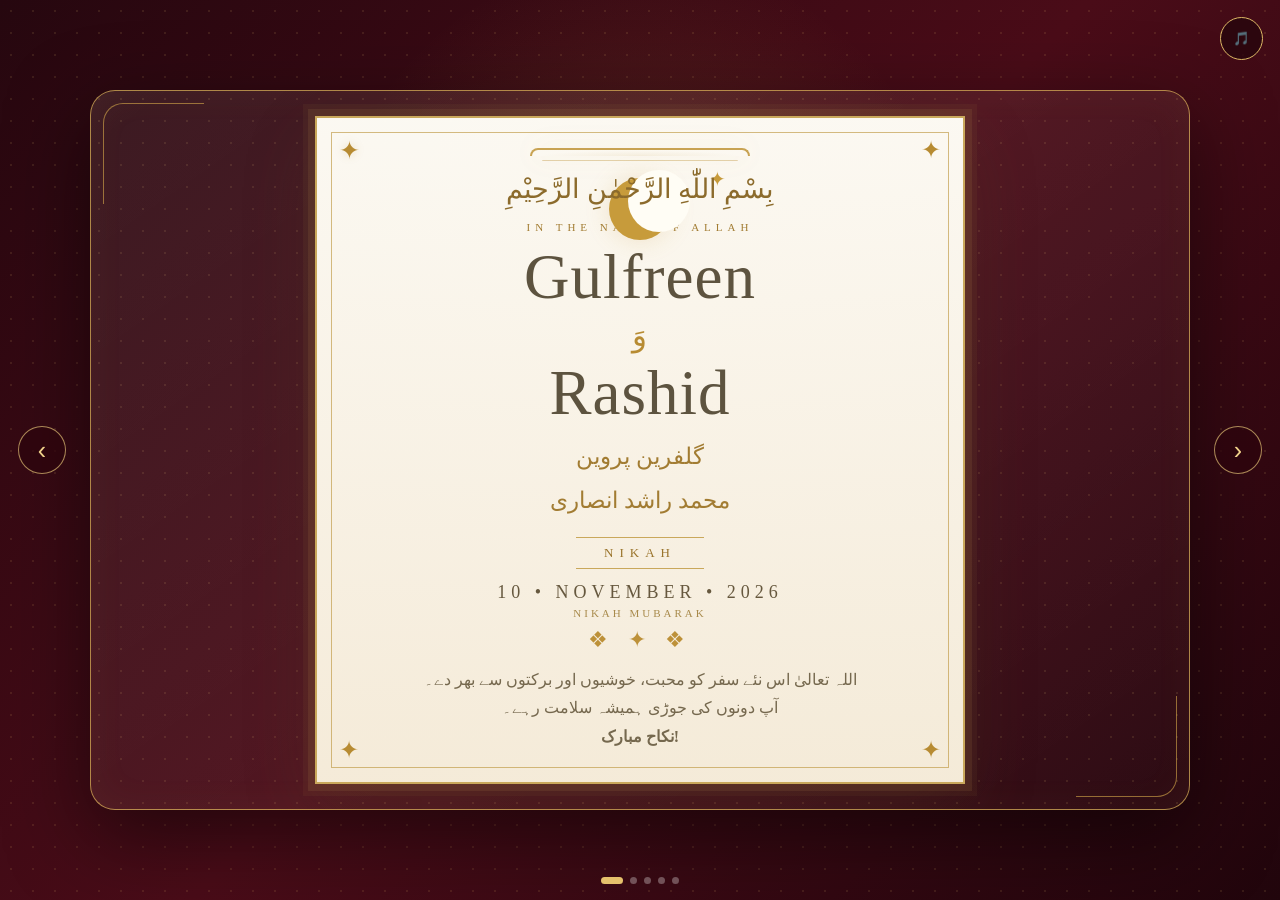
==== index.html @ 769467e9 "Create index.html" ====
<!DOCTYPE html>
<html lang="en">
<head>
<meta charset="UTF-8">
<meta name="viewport" content="width=device-width, initial-scale=1.0">
<link rel="stylesheet" href="Card.css">

<title>Wedding Invitation</title>

</head>

<body>

<!-- =========================
     FLOWERS
========================= -->

<div class="flower-container" id="flowerContainer"></div>

<!-- =========================
     MUSIC
========================= -->

<audio id="weddingMusic" loop>
    <source src="background-music.mp3" type="audio/mpeg">
</audio>

<button class="music-btn" id="musicBtn" onclick="toggleMusic()">
    🎵
</button>

<!-- =========================
     SLIDER
========================= -->

<div class="slider">

<!-- =========================
     PAGE 1
========================= -->
<!-- 
<section class="page active" id="page1">

    <div class="frame cover">

        <div class="cover-card">

            <div class="corner-star s1">✦</div>
            <div class="corner-star s2">✧</div>
            <div class="corner-star s3">✧</div>
            <div class="corner-star s4">✦</div>

            <div class="moon">
                <span class="moon-star">✦</span>
            </div>

            <div class="bismillah">
                بِسْمِ اللّٰهِ الرَّحْمٰنِ الرَّحِيْمِ
            </div>

            <div class="small-title">
                THE BEGINNING OF FOREVER
            </div>

            <h1>
                Gulfreen
                <span>&amp;</span>
                Rashid
            </h1>

            <div class="urdu-main">
                گلفرین پروین
                <br>
                ♥
                <br>
                محمد راشد انصاری
            </div>

            <div class="divider"></div>

            <div class="cover-date">
                NIKAH
                <small>10 • NOVEMBER • 2026</small>
            </div>

            <div class="dua">
                اللہ تعالیٰ اس نئے سفر کو محبت، خوشیوں اور
                برکتوں سے بھر دے۔
                <br>
                آپ دونوں کی جوڑی ہمیشہ سلامت رہے۔
                <br>
                <strong>نکاح مبارک!</strong>
            </div>

        </div>

    </div>

</section> -->

<!-- =========================
     PAGE 1 - ISLAMIC WEDDING
========================= -->

<section class="page active" id="page1">

    <div class="frame islamic-cover">

        <div class="islamic-card">

            <!-- Decorative corners -->

            <div class="islamic-corner top-right">
                ✦
            </div>

            <div class="islamic-corner bottom-left">
                ✦
            </div>

            <div class="islamic-corner bottom-right">
                ✦
            </div>


            <!-- Mehrab -->

            <div class="mehrab">

                <div class="islamic-moon"></div>

                <div class="islamic-star">
                    ✦
                </div>

            </div>


            <!-- Bismillah -->

            <div class="islamic-bismillah">

                بِسْمِ اللّٰهِ الرَّحْمٰنِ الرَّحِيْمِ

            </div>


            <!-- Small heading -->

            <div class="invitation-label">

                IN THE NAME OF ALLAH

            </div>


            <!-- Names -->

            <div class="islamic-names">

                <div class="bride-name">
                    Gulfreen
                </div>

                <div class="and-symbol">
                    وَ
                </div>

                <div class="groom-name">
                    Rashid
                </div>

            </div>


            <!-- Urdu Names -->

            <div class="islamic-urdu-names">

                گلفرین پروین
                <br>
                محمد راشد انصاری

            </div>


            <!-- Nikah -->

            <div class="nikah-badge">

                NIKAH

            </div>


            <!-- Date -->

            <div class="islamic-date">

                10 • NOVEMBER • 2026

                <span>
                    NIKAH MUBARAK
                </span>

            </div>


            <!-- Ornament -->

            <div class="gold-ornament">
                ❖ ✦ ❖
            </div>


            <!-- Dua -->

            <div class="islamic-dua">

                اللہ تعالیٰ اس نئے سفر کو
                محبت، خوشیوں اور برکتوں سے بھر دے۔
                <br>

                آپ دونوں کی جوڑی ہمیشہ سلامت رہے۔

                <br>

                <strong>نکاح مبارک!</strong>

            </div>

        </div>

    </div>

</section>

<!-- =========================
     PAGE 2
========================= -->

<section class="page" id="page2">

    <div class="frame">

        <div class="content">

            <div class="page-title">
                With The Blessings Of
            </div>

            <div class="page-subtitle">
                OUR BELOVED FAMILIES
            </div>

            <div class="family-grid">

                <div class="family-card">

                    <h2>Groom's Family</h2>

                    <div class="name">
                        Md. Rashid Ansari
                    </div>

                    <p>
                        Son of<br>
                        <strong>Md. Farooque Ansari</strong>
                    </p>

                    <p class="urdu">
                        محمد راشد انصاری
                    </p>

                    <p>
                        Malah Bigha, Islampur, Nalanda
                    </p>

                </div>

                <div class="family-card">

                    <h2>Bride's Family</h2>

                    <div class="name">
                        Gulfreen Perween
                    </div>

                    <p>
                        Daughter of<br>
                        <strong>Late Samim Alam</strong>
                    </p>

                    <p>
                        &amp; <strong>Sabiha Perween</strong>
                    </p>

                    <p class="urdu">
                        گلفرین پروین
                    </p>

                </div>

            </div>

        </div>

    </div>

</section>

<!-- =========================
     PAGE 3
========================= -->

<section class="page" id="page3">

    <div class="frame">

        <div class="content">

            <div class="page-title">
                Wedding Celebrations
            </div>

            <div class="page-subtitle">
                THREE DAYS • THREE MEMORIES • ONE BEAUTIFUL JOURNEY
            </div>

            <div class="events">

                <div class="event">

                    <div class="event-icon">🌼</div>

                    <div>
                        <h2>Haldi</h2>

                        <div class="event-date">
                            8 November 2026
                        </div>

                        <p>
                            A day filled with colours,
                            laughter and happiness.
                        </p>
                    </div>

                </div>

                <div class="event">

                    <div class="event-icon">🌸</div>

                    <div>
                        <h2>Mardwa</h2>

                        <div class="event-date">
                            9 November 2026
                        </div>

                        <p>
                            A beautiful family
                            celebration before the Nikah.
                        </p>
                    </div>

                </div>

                <div class="event">

                    <div class="event-icon">💍</div>

                    <div>
                        <h2>Nikah</h2>

                        <div class="event-date">
                            10 November 2026
                        </div>

                        <p>
                            The beautiful beginning
                            of a lifetime together.
                        </p>
                    </div>

                </div>

            </div>

        </div>

    </div>

</section>

<!-- =========================
     PAGE 4
========================= -->

<section class="page" id="page4">

    <div class="frame">

        <div class="content loved">

            <div class="page-title">
                Our Loved Ones
            </div>

            <div class="page-subtitle">
                FAMILY • LOVE • BLESSINGS
            </div>

            <div class="people">

                <div class="person">
                    <h3>Jahangir Alam</h3>
                    <p>Ladki ke Mama</p>
                </div>

                <div class="person">
                    <h3>Kasif</h3>
                    <p>Bride's Brother</p>
                </div>

                <div class="person">
                    <h3>Tausif</h3>
                    <p>Bride's Brother</p>
                </div>

                <div class="person">
                    <h3>Shahnawaz</h3>
                    <p>Sonu • Brother</p>
                </div>

                <div class="person">
                    <h3>Saddam</h3>
                    <p>Bride's Brother</p>
                </div>

            </div>

            <div class="contact-box">
                For attendance / contact:
                <strong>8603940383</strong>
            </div>

            <div class="final-dua">
                دعاؤں میں یاد رکھیے گا
                <br>
                آپ کی شرکت ہمارے لیے باعثِ خوشی ہوگی۔
            </div>

        </div>

    </div>

</section>

<!-- =========================
     PAGE 5
========================= -->

<section class="page" id="page5">

    <div class="frame">

        <div class="content venue">

            <div class="page-title">
                Join Us
            </div>

            <div class="page-subtitle">
                WE WOULD LOVE TO CELEBRATE WITH YOU
            </div>

            <div class="venue-name">
                Mamta Marriage Hall
            </div>

            <div class="venue-address">
                Jalalpur, Sohsarai,<br>
                Bihar Sharif, Bihar
            </div>

            <div class="buttons">

                <a
                    class="btn"
                    href="https://www.google.com/maps/search/?api=1&query=25.210505787184623,85.51830412744727"
                    target="_blank">
                    📍 Open Google Maps
                </a>

                <a
                    class="btn"
                    href="https://wa.me/918603940383?text=Assalamualaikum%2C%20I%20would%20like%20to%20confirm%20my%20attendance%20for%20Gulfreen%20%26%20Rashid%27s%20wedding."
                    target="_blank">
                    💬 RSVP on WhatsApp
                </a>

                <a
                    class="btn"
                    href="tel:8603940383">
                    📞 Call
                </a>

            </div>

            <div class="final-dua">

                بِسْمِ اللّٰهِ الرَّحْمٰنِ الرَّحِيْمِ

                <br><br>

                اللہ تعالیٰ ہماری زندگی کے اس نئے سفر کو
                محبت، سکون، خوشیوں اور برکتوں سے بھر دے۔

                <br>

                آمین ثم آمین

                <br><br>

                <strong>Gulfreen &amp; Rashid</strong>

            </div>

        </div>

    </div>

</section>

</div>

<!-- =========================
     NAVIGATION
========================= -->

<div class="nav">

    <button onclick="goToPage(currentPage-1)">
        ‹
    </button>

    <button onclick="goToPage(currentPage+1)">
        ›
    </button>

</div>

<!-- =========================
     DOTS
========================= -->

<div class="dots">

    <span class="dot active"></span>
    <span class="dot"></span>
    <span class="dot"></span>
    <span class="dot"></span>
    <span class="dot"></span>

</div>

<script>

/* =================================
   PAGE NAVIGATION
================================= */

let currentPage = 0;

const pages = document.querySelectorAll(".page");
const dots = document.querySelectorAll(".dot");

function goToPage(index){

    if(index < 0){
        index = pages.length - 1;
    }

    if(index >= pages.length){
        index = 0;
    }

    pages.forEach((page,i)=>{
        page.classList.toggle("active",i === index);
    });

    dots.forEach((dot,i)=>{
        dot.classList.toggle("active",i === index);
    });

    currentPage = index;

    /*
       Page 4 par flowers aur zyada
    */
    if(currentPage === 3){
        createExtraFlowers();
    }
}

/* =================================
   DOT CLICK
================================= */

dots.forEach((dot,index)=>{
    dot.addEventListener("click",()=>{
        goToPage(index);
    });
});


/* =================================
   MOBILE SWIPE
================================= */

let touchStartX = 0;
let touchStartY = 0;
let touchEndX = 0;
let touchEndY = 0;

document.addEventListener(
    "touchstart",
    function(e){

        touchStartX = e.changedTouches[0].clientX;
        touchStartY = e.changedTouches[0].clientY;

    },
    {passive:true}
);

document.addEventListener(
    "touchend",
    function(e){

        touchEndX = e.changedTouches[0].clientX;
        touchEndY = e.changedTouches[0].clientY;

        handleSwipe();

    },
    {passive:true}
);

function handleSwipe(){

    const horizontalDistance =
        touchEndX - touchStartX;

    const verticalDistance =
        touchEndY - touchStartY;

    /*
       Vertical movement zyada hai
       toh swipe ignore karo
    */

    if(
        Math.abs(verticalDistance) >
        Math.abs(horizontalDistance)
    ){
        return;
    }

    /*
       Small movement ignore
    */

    if(Math.abs(horizontalDistance) < 50){
        return;
    }

    /*
       Finger left = next page
    */

    if(horizontalDistance < 0){

        goToPage(currentPage + 1);

    }

    /*
       Finger right = previous page
    */

    else{

        goToPage(currentPage - 1);

    }
}


/* =================================
   KEYBOARD
================================= */

document.addEventListener("keydown",(e)=>{

    if(e.key === "ArrowRight"){
        goToPage(currentPage + 1);
    }

    if(e.key === "ArrowLeft"){
        goToPage(currentPage - 1);
    }

});


/* =================================
   MUSIC
================================= */

const music =
    document.getElementById("weddingMusic");

const musicBtn =
    document.getElementById("musicBtn");

let musicPlaying = false;

function toggleMusic(){

    if(musicPlaying){

        music.pause();

        musicBtn.innerHTML = "🎵";

        musicPlaying = false;

    }else{

        music.play().then(()=>{

            musicBtn.innerHTML = "🔊";

            musicPlaying = true;

        }).catch(()=>{

            alert(
                "Please tap the music button again to start the music."
            );

        });

    }

}


/* =================================
   COLORFUL FLOWERS
================================= */

const flowerTypes = [

    {symbol:"✿", color:"#ff4f81"},
    {symbol:"❀", color:"#ff9f43"},
    {symbol:"✽", color:"#ffd166"},
    {symbol:"❁", color:"#ef5da8"},
    {symbol:"✾", color:"#8e7dff"},
    {symbol:"✿", color:"#4dc9ff"},
    {symbol:"❀", color:"#7ed957"},
    {symbol:"✽", color:"#d58cff"},
    {symbol:"❁", color:"#ff6b6b"},
    {symbol:"✾", color:"#f7c948"}

];

const flowerContainer =
    document.getElementById("flowerContainer");


function createFlower(){

    const flower =
        document.createElement("span");

    flower.className = "flower";

    const type =
        flowerTypes[
            Math.floor(
                Math.random() * flowerTypes.length
            )
        ];

    flower.innerHTML = type.symbol;

    flower.style.color = type.color;

    flower.style.left =
        Math.random() * 100 + "vw";

    flower.style.fontSize =
        (12 + Math.random() * 17) + "px";

    flower.style.setProperty(
        "--drift",
        (-80 + Math.random() * 160) + "px"
    );

    const duration =
        7 + Math.random() * 7;

    flower.style.animationDuration =
        duration + "s";

    flower.style.opacity =
        .65 + Math.random() * .35;

    flowerContainer.appendChild(flower);

    setTimeout(()=>{
        flower.remove();
    },(duration + 1) * 1000);

}


/* =================================
   EXTRA FLOWERS FOR PAGE 4
================================= */

function createExtraFlowers(){

    /*
       Page 4 open hone par
       extra flowers
    */

    for(let i=0;i<18;i++){

        setTimeout(()=>{
            createFlower();
        },i * 120);

    }

}


/* =================================
   NORMAL CONTINUOUS FLOWERS
================================= */

setInterval(createFlower,500);


/* =================================
   INITIAL FLOWERS
================================= */

for(let i=0;i<15;i++){

    setTimeout(()=>{
        createFlower();
    },i * 250);

}

</script>

</body>
</html>
---- Card.css ----
/* =========================
   PAGE 1 - LIGHT ISLAMIC WEDDING CARD
========================= */

#page1{
    background:
        radial-gradient(
            circle at 50% 35%,
            #fffdf5 0%,
            #f8f0df 45%,
            #eee1c7 100%
        );
}

/* Soft Islamic pattern */
#page1::after{
    content:"";
    position:absolute;
    inset:0;
    opacity:.18;
    pointer-events:none;

    background-image:
        linear-gradient(
            45deg,
            rgba(190,150,70,.20) 1px,
            transparent 1px
        ),
        linear-gradient(
            -45deg,
            rgba(190,150,70,.20) 1px,
            transparent 1px
        );

    background-size:34px 34px;
}


/* =========================
   MAIN CARD
========================= */

.islamic-cover{
    width:100%;
    height:100%;
    display:flex;
    justify-content:center;
    align-items:center;
    text-align:center;
    position:relative;
}

.islamic-card{
    width:min(650px,100%);
    height:100%;
    position:relative;

    display:flex;
    flex-direction:column;
    justify-content:center;
    align-items:center;

    padding:30px 25px;

    background:
        linear-gradient(
            180deg,
            rgba(255,253,246,.98),
            rgba(248,239,220,.98)
        );

    border:2px solid #c9a85b;

    box-shadow:
        0 0 0 7px rgba(201,168,91,.10),
        0 0 0 12px rgba(201,168,91,.05),
        0 25px 70px rgba(90,70,35,.18);

    overflow:hidden;
}


/* =========================
   INNER GOLD BORDER
========================= */

.islamic-card::before{
    content:"";
    position:absolute;
    inset:14px;

    border:1px solid rgba(191,153,67,.65);

    pointer-events:none;
}


/* =========================
   DECORATIVE CORNER
========================= */

.islamic-card::after{
    content:"✦";
    position:absolute;

    top:18px;
    left:22px;

    color:#b78b32;
    font-size:25px;

    text-shadow:
        0 0 10px rgba(183,139,50,.25);
}


.islamic-corner{
    position:absolute;

    color:#b78b32;
    font-size:24px;

    z-index:2;
}

.islamic-corner.top-right{
    top:18px;
    right:22px;
}

.islamic-corner.bottom-left{
    bottom:18px;
    left:22px;
}

.islamic-corner.bottom-right{
    bottom:18px;
    right:22px;
}


/* =========================
   MEHRAB
========================= */

.mehrab{
    width:220px;
    height:130px;

    position:relative;

    margin-bottom:8px;

    border:2px solid #c8a353;
    border-bottom:0;

    border-radius:
        120px 120px 0 0;

    background:
        radial-gradient(
            ellipse at center bottom,
            rgba(198,161,82,.13),
            transparent 65%
        );

    box-shadow:
        0 0 30px rgba(190,150,70,.08);
}


/* Inner Mehrab */

.mehrab::before{
    content:"";

    position:absolute;

    inset:10px 10px 0;

    border:1px solid rgba(198,161,82,.45);

    border-bottom:0;

    border-radius:
        105px 105px 0 0;
}


/* =========================
   CRESCENT
========================= */

.islamic-moon{
    position:absolute;

    left:50%;
    top:28px;

    transform:translateX(-50%);

    width:62px;
    height:62px;

    border-radius:50%;

    background:#c79b3b;

    box-shadow:
        0 0 25px rgba(199,155,59,.22);
}

.islamic-moon::after{
    content:"";

    position:absolute;

    width:62px;
    height:62px;

    left:19px;
    top:-8px;

    border-radius:50%;

    /* Same light shade as card */
    background:#fffdf5;
}


.islamic-star{
    position:absolute;

    color:#c79b3b;

    font-size:20px;

    right:22px;
    top:17px;

    z-index:3;
}


/* =========================
   BISMILLAH
========================= */

.islamic-bismillah{
    font-family:'Noto Naskh Arabic',serif;

    color:#8c6b2c;

    font-size:27px;

    line-height:1.5;

    margin-top:5px;

    position:relative;

    z-index:3;
}


/* =========================
   INVITATION TEXT
========================= */

.invitation-label{
    margin-top:12px;

    color:#a27c32;

    font-size:11px;

    letter-spacing:5px;

    font-family:'Playfair Display',serif;
}


/* =========================
   MAIN NAMES
========================= */

.islamic-names{
    margin-top:13px;

    display:flex;

    flex-direction:column;

    align-items:center;
}


.bride-name{
    font-family:'Playfair Display',serif;

    color:#5d533f;

    font-size:clamp(
        38px,
        6vw,
        63px
    );

    font-weight:500;

    line-height:1;

    letter-spacing:1px;
}


.and-symbol{
    font-family:'Noto Naskh Arabic',serif;

    color:#b78b32;

    font-size:31px;

    margin:8px 0;
}


.groom-name{
    font-family:'Playfair Display',serif;

    color:#5d533f;

    font-size:clamp(
        38px,
        6vw,
        63px
    );

    font-weight:500;

    line-height:1;

    letter-spacing:1px;
}


/* =========================
   URDU NAMES
========================= */

.islamic-urdu-names{
    font-family:'Noto Naskh Arabic',serif;

    color:#a27c32;

    font-size:23px;

    line-height:1.9;

    margin-top:10px;

    direction:rtl;
}


/* =========================
   NIKAH BADGE
========================= */

.nikah-badge{
    margin-top:14px;

    padding:7px 28px;

    border-top:1px solid #c9a85b;
    border-bottom:1px solid #c9a85b;

    color:#9a742c;

    font-family:'Playfair Display',serif;

    letter-spacing:6px;

    font-size:13px;
}


/* =========================
   DATE
========================= */

.islamic-date{
    margin-top:13px;

    color:#66583e;

    font-family:'Playfair Display',serif;

    font-size:18px;

    letter-spacing:5px;
}

.islamic-date span{
    display:block;

    margin-top:4px;

    color:#a88a4b;

    font-size:11px;

    letter-spacing:3px;
}


/* =========================
   DUA
========================= */

.islamic-dua{
    margin-top:13px;

    max-width:480px;

    color:#75684e;

    font-family:'Noto Naskh Arabic',serif;

    font-size:16px;

    line-height:1.8;
}


/* =========================
   GOLD ORNAMENT
========================= */

.gold-ornament{
    color:#bd9139;

    font-size:22px;

    margin-top:8px;

    letter-spacing:7px;
}


/* =========================
   MOBILE
========================= */

@media(max-width:700px){

    .islamic-card{
        padding:20px 16px;
    }

    .mehrab{
        width:175px;
        height:105px;
    }

    .islamic-moon{
        width:50px;
        height:50px;
        top:23px;
    }

    .islamic-moon::after{
        width:50px;
        height:50px;

        left:16px;
        top:-7px;

        background:#fffdf5;
    }

    .islamic-star{
        right:18px;
        top:12px;
        font-size:17px;
    }

    .islamic-bismillah{
        font-size:21px;
    }

    .invitation-label{
        font-size:8px;
        letter-spacing:3px;
    }

    .bride-name,
    .groom-name{
        font-size:42px;
    }

    .and-symbol{
        font-size:25px;
        margin:5px 0;
    }

    .islamic-urdu-names{
        font-size:19px;
        line-height:1.7;
    }

    .nikah-badge{
        font-size:10px;
        padding:5px 20px;
        letter-spacing:4px;
    }

    .islamic-date{
        font-size:15px;
        letter-spacing:4px;
    }

    .islamic-dua{
        font-size:14px;
        line-height:1.7;
    }
}



@import url('https://fonts.googleapis.com/css2?family=Cormorant+Garamond:wght@400;500;600;700&family=Playfair+Display:wght@400;500;600;700&family=Noto+Naskh+Arabic:wght@400;500;600;700&display=swap');

*{
    margin:0;
    padding:0;
    box-sizing:border-box;
}

html,
body{
    width:100%;
    height:100%;
    overflow:hidden;
}

body{
    font-family:'Cormorant Garamond',serif;
    background:#25060d;
    color:#fff;
}

/* =========================
   MAIN SLIDER
========================= */

.slider{
    width:100vw;
    height:100vh;
    position:relative;
    overflow:hidden;
    touch-action:pan-y;
}

.page{
    width:100%;
    height:100%;
    position:absolute;
    inset:0;
    display:none;
    overflow:hidden;
}

.page.active{
    display:flex;
    animation:pageIn .9s ease;
}

@keyframes pageIn{
    from{
        opacity:0;
        transform:scale(1.06);
    }
    to{
        opacity:1;
        transform:scale(1);
    }
}

/* =========================
   COMMON BACKGROUND
========================= */

.page::before{
    content:"";
    position:absolute;
    inset:0;
    pointer-events:none;
    background:
        radial-gradient(circle at 50% 30%,rgba(212,169,73,.16),transparent 35%),
        linear-gradient(135deg,#26070f,#4a0c18 50%,#21050c);
}

.frame{
    width:min(94%,1100px);
    height:min(92%,720px);
    margin:auto;
    position:relative;
    z-index:5;
    border:1px solid rgba(226,185,92,.7);
    border-radius:25px;
    padding:25px;
    background:
        linear-gradient(145deg,
        rgba(255,255,255,.08),
        rgba(255,255,255,.025));
    box-shadow:
        0 25px 80px rgba(0,0,0,.5),
        inset 0 0 40px rgba(220,170,70,.05);
    overflow:hidden;
}

.frame::before,
.frame::after{
    content:"";
    position:absolute;
    width:100px;
    height:100px;
    border:1px solid rgba(218,174,76,.6);
}

.frame::before{
    left:12px;
    top:12px;
    border-right:0;
    border-bottom:0;
    border-radius:20px 0 0 0;
}

.frame::after{
    right:12px;
    bottom:12px;
    border-left:0;
    border-top:0;
    border-radius:0 0 20px 0;
}

.gold{
    color:#e5c16c;
}

.urdu{
    font-family:'Noto Naskh Arabic',serif;
    direction:rtl;
}

/* =========================
   FLOWERS
========================= */

.flower-container{
    position:fixed;
    inset:0;
    pointer-events:none;
    z-index:30;
    overflow:hidden;
}

.flower{
    position:absolute;
    top:-50px;
    animation:fall linear forwards;
    user-select:none;
    text-shadow:0 0 8px rgba(255,255,255,.35);
}

@keyframes fall{
    0%{
        transform:translate3d(0,-60px,0) rotate(0deg);
        opacity:0;
    }

    8%{
        opacity:1;
    }

    50%{
        transform:translate3d(var(--drift),50vh,0) rotate(180deg);
    }

    100%{
        transform:translate3d(calc(var(--drift) * -1),110vh,0)
        rotate(360deg);
        opacity:.1;
    }
}

/* =========================
   PAGE 1 - ROYAL COVER
========================= */

/* #page1{
    background:
        radial-gradient(circle at center,#6b1725 0%,#390914 42%,#170308 100%);
} */

#page1::after{
    content:"";
    position:absolute;
    inset:0;
    opacity:.13;
    background-image:
        radial-gradient(circle,rgba(255,215,120,.8) 1px,transparent 1px);
    background-size:22px 22px;
}

.cover{
    height:100%;
    display:flex;
    justify-content:center;
    align-items:center;
    text-align:center;
}

.cover-card{
    width:min(720px,100%);
    height:100%;
    display:flex;
    flex-direction:column;
    justify-content:center;
    align-items:center;
    position:relative;
    padding:20px;
}

.moon{
    width:82px;
    height:82px;
    border-radius:50%;
    background:#f4d98b;
    position:relative;
    box-shadow:
        0 0 25px rgba(244,217,139,.45),
        0 0 70px rgba(244,217,139,.12);
    margin-bottom:14px;
}

.moon::after{
    content:"";
    position:absolute;
    width:82px;
    height:82px;
    border-radius:50%;
    background:#4b0d19;
    left:25px;
    top:-9px;
}

.moon-star{
    position:absolute;
    right:-42px;
    top:-3px;
    color:#f4d98b;
    font-size:25px;
    z-index:3;
}

.bismillah{
    font-family:'Noto Naskh Arabic',serif;
    font-size:25px;
    color:#f0d38b;
    margin:8px 0 8px;
}

.small-title{
    letter-spacing:5px;
    font-size:12px;
    color:#e5c16c;
    margin-bottom:18px;
}

.cover-card h1{
    font-family:'Playfair Display',serif;
    font-size:clamp(42px,7vw,76px);
    font-weight:500;
    line-height:.9;
    letter-spacing:2px;
    color:#fffaf0;
    text-shadow:0 5px 25px rgba(0,0,0,.35);
}

.cover-card h1 span{
    display:block;
    font-size:.43em;
    margin:16px 0;
    letter-spacing:6px;
    color:#e5c16c;
}

.urdu-main{
    font-family:'Noto Naskh Arabic',serif;
    font-size:clamp(27px,4vw,43px);
    color:#f5dfaa;
    margin-top:14px;
    line-height:1.5;
}

.divider{
    width:190px;
    height:1px;
    background:linear-gradient(
        to right,
        transparent,
        #e5c16c,
        transparent
    );
    margin:20px 0;
}

.cover-date{
    font-family:'Playfair Display',serif;
    font-size:20px;
    letter-spacing:8px;
    color:#fff4d5;
}

.cover-date small{
    display:block;
    font-family:'Cormorant Garamond',serif;
    font-size:13px;
    letter-spacing:4px;
    color:#dcbf80;
    margin-top:8px;
}

.dua{
    max-width:560px;
    font-family:'Noto Naskh Arabic',serif;
    font-size:17px;
    line-height:1.9;
    color:#f8eac8;
    margin-top:18px;
}

.corner-star{
    position:absolute;
    color:#dcb65c;
    font-size:20px;
}

.s1{top:10%;left:13%}
.s2{top:19%;right:13%}
.s3{bottom:18%;left:10%}
.s4{bottom:10%;right:12%}

/* =========================
   PAGE 2
========================= */

.content{
    height:100%;
    display:flex;
    flex-direction:column;
    justify-content:center;
    align-items:center;
    text-align:center;
}

.page-title{
    font-family:'Playfair Display',serif;
    font-size:clamp(30px,5vw,48px);
    color:#f1d28b;
    margin-bottom:6px;
}

.page-subtitle{
    color:#e9d7b1;
    font-size:16px;
    margin-bottom:25px;
    letter-spacing:2px;
}

.family-grid{
    width:100%;
    display:grid;
    grid-template-columns:1fr 1fr;
    gap:20px;
}

.family-card{
    padding:28px 20px;
    border:1px solid rgba(224,184,91,.45);
    border-radius:18px;
    background:rgba(255,255,255,.045);
    min-height:260px;
    display:flex;
    flex-direction:column;
    justify-content:center;
}

.family-card h2{
    color:#f1d28b;
    font-family:'Playfair Display',serif;
    font-size:27px;
    margin-bottom:15px;
}

.family-card .name{
    font-size:25px;
    color:#fff;
    margin-bottom:8px;
}

.family-card p{
    color:#e8d8bd;
    font-size:17px;
    line-height:1.6;
}

.family-card .urdu{
    color:#e9cb8b;
    font-size:21px;
}

/* =========================
   PAGE 3 EVENTS
========================= */

.events{
    width:100%;
    display:grid;
    grid-template-columns:repeat(3,1fr);
    gap:16px;
}

.event{
    min-height:300px;
    border:1px solid rgba(224,184,91,.5);
    border-radius:20px;
    padding:25px 15px;
    background:rgba(255,255,255,.045);
    display:flex;
    flex-direction:column;
    justify-content:center;
    align-items:center;
    transition:.3s;
}

.event:hover{
    transform:translateY(-7px);
    background:rgba(255,255,255,.08);
}

.event-icon{
    font-size:40px;
    margin-bottom:12px;
}

.event h2{
    font-family:'Playfair Display',serif;
    color:#f1d28b;
    font-size:28px;
}

.event-date{
    color:#fff;
    font-size:21px;
    margin:10px 0;
}

.event p{
    color:#dfcfb1;
    font-size:17px;
    line-height:1.5;
}

/* =========================
   PAGE 4
========================= */

#page4{
    background:
        radial-gradient(circle at 30% 20%,#651426,#310813 48%,#180308);
}

.loved{
    width:100%;
    text-align:center;
}

.people{
    display:flex;
    justify-content:center;
    gap:20px;
    flex-wrap:wrap;
    margin-top:20px;
}

.person{
    min-width:170px;
    padding:18px 15px;
    border:1px solid rgba(224,184,91,.5);
    border-radius:17px;
    background:rgba(255,255,255,.05);
}

.person h3{
    color:#f0d18b;
    font-size:23px;
    margin-bottom:5px;
}

.person p{
    color:#eadbc0;
    font-size:16px;
}

.contact-box{
    margin-top:22px;
    padding:14px 25px;
    border:1px solid rgba(224,184,91,.5);
    border-radius:30px;
    display:inline-block;
    color:#f5e7c7;
}

/* =========================
   PAGE 5
========================= */

.venue{
    width:100%;
    text-align:center;
}

.venue-name{
    font-family:'Playfair Display',serif;
    font-size:clamp(27px,5vw,44px);
    color:#f1d28b;
    margin:15px 0 5px;
}

.venue-address{
    font-size:19px;
    color:#eadbc0;
    line-height:1.5;
}

.buttons{
    display:flex;
    justify-content:center;
    gap:14px;
    flex-wrap:wrap;
    margin-top:25px;
}

.btn{
    text-decoration:none;
    color:#2c0710;
    background:linear-gradient(135deg,#f4dc9a,#c69b45);
    padding:13px 22px;
    border-radius:30px;
    font-family:'Playfair Display',serif;
    font-weight:600;
    transition:.3s;
    box-shadow:0 8px 25px rgba(0,0,0,.2);
}

.btn:hover{
    transform:translateY(-3px);
    box-shadow:0 12px 30px rgba(0,0,0,.35);
}

.final-dua{
    font-family:'Noto Naskh Arabic',serif;
    font-size:23px;
    color:#f0d497;
    line-height:1.8;
    margin-top:25px;
}

/* =========================
   NAVIGATION
========================= */

.nav{
    position:fixed;
    z-index:50;
    top:50%;
    transform:translateY(-50%);
    width:100%;
    display:flex;
    justify-content:space-between;
    padding:0 18px;
    pointer-events:none;
}

.nav button{
    pointer-events:auto;
    width:48px;
    height:48px;
    border-radius:50%;
    border:1px solid rgba(240,207,126,.65);
    background:rgba(45,5,13,.72);
    color:#f1d28b;
    font-size:25px;
    cursor:pointer;
    transition:.3s;
}

.nav button:hover{
    background:#7b2637;
    transform:scale(1.08);
}

/* =========================
   PAGE INDICATOR
========================= */

.dots{
    position:fixed;
    bottom:16px;
    left:50%;
    transform:translateX(-50%);
    z-index:50;
    display:flex;
    gap:7px;
}

.dot{
    width:7px;
    height:7px;
    border-radius:50%;
    background:rgba(255,255,255,.3);
    transition:.3s;
}

.dot.active{
    width:22px;
    border-radius:10px;
    background:#e5c16c;
}

/* =========================
   MUSIC
========================= */

.music-btn{
    position:fixed;
    top:17px;
    right:17px;
    z-index:60;
    width:43px;
    height:43px;
    border-radius:50%;
    border:1px solid #dcb866;
    background:rgba(39,5,13,.8);
    color:#f0d18a;
    cursor:pointer;
}

/* =========================
   RESPONSIVE MOBILE
========================= */

@media(max-width:700px){

    .frame{
        width:92%;
        height:90%;
        padding:16px;
        border-radius:20px;
    }

    .nav{
        display:none;
    }

    .cover-card{
        padding:5px;
    }

    .moon{
        width:62px;
        height:62px;
    }

    .moon::after{
        width:62px;
        height:62px;
        left:19px;
        top:-7px;
    }

    .moon-star{
        right:-30px;
        font-size:19px;
    }

    .bismillah{
        font-size:20px;
    }

    .small-title{
        font-size:9px;
        letter-spacing:3px;
        margin-bottom:13px;
    }

    .cover-card h1{
        font-size:clamp(38px,12vw,58px);
    }

    .cover-card h1 span{
        font-size:.35em;
        margin:12px 0;
        letter-spacing:4px;
    }

    .urdu-main{
        font-size:27px;
    }

    .divider{
        margin:14px 0;
    }

    .cover-date{
        font-size:17px;
        letter-spacing:5px;
    }

    .dua{
        font-size:15px;
        line-height:1.7;
        margin-top:12px;
    }

    .family-grid{
        grid-template-columns:1fr;
        gap:10px;
        overflow:auto;
    }

    .family-card{
        min-height:auto;
        padding:17px;
    }

    .family-card h2{
        font-size:23px;
        margin-bottom:7px;
    }

    .family-card .name{
        font-size:21px;
    }

    .family-card p{
        font-size:15px;
    }

    .events{
        grid-template-columns:1fr;
        gap:9px;
    }

    .event{
        min-height:auto;
        padding:12px;
        flex-direction:row;
        gap:12px;
        justify-content:flex-start;
        text-align:left;
    }

    .event-icon{
        font-size:30px;
        margin:0;
    }

    .event h2{
        font-size:22px;
    }

    .event-date{
        font-size:17px;
        margin:3px 0;
    }

    .event p{
        font-size:14px;
    }

    .people{
        gap:9px;
        margin-top:13px;
    }

    .person{
        min-width:135px;
        padding:12px 8px;
    }

    .person h3{
        font-size:19px;
    }

    .person p{
        font-size:14px;
    }

    .contact-box{
        margin-top:15px;
        padding:10px 18px;
        font-size:14px;
    }

    .venue-name{
        font-size:29px;
    }

    .venue-address{
        font-size:16px;
    }

    .buttons{
        margin-top:17px;
        gap:9px;
    }

    .btn{
        padding:10px 16px;
        font-size:14px;
    }

    .final-dua{
        font-size:19px;
        margin-top:18px;
    }

    .s1{top:7%;left:7%}
    .s2{top:13%;right:7%}
    .s3{bottom:14%;left:6%}
    .s4{bottom:8%;right:7%}
}

/* Very small phones */

@media(max-height:650px) and (max-width:700px){

    .frame{
        height:92%;
        padding:11px;
    }

    .moon{
        width:48px;
        height:48px;
    }

    .moon::after{
        width:48px;
        height:48px;
        left:15px;
    }

    .bismillah{
        font-size:17px;
    }

    .cover-card h1{
        font-size:38px;
    }

    .urdu-main{
        font-size:22px;
    }

    .dua{
        font-size:13px;
    }

    .page-title{
        font-size:27px;
    }
}
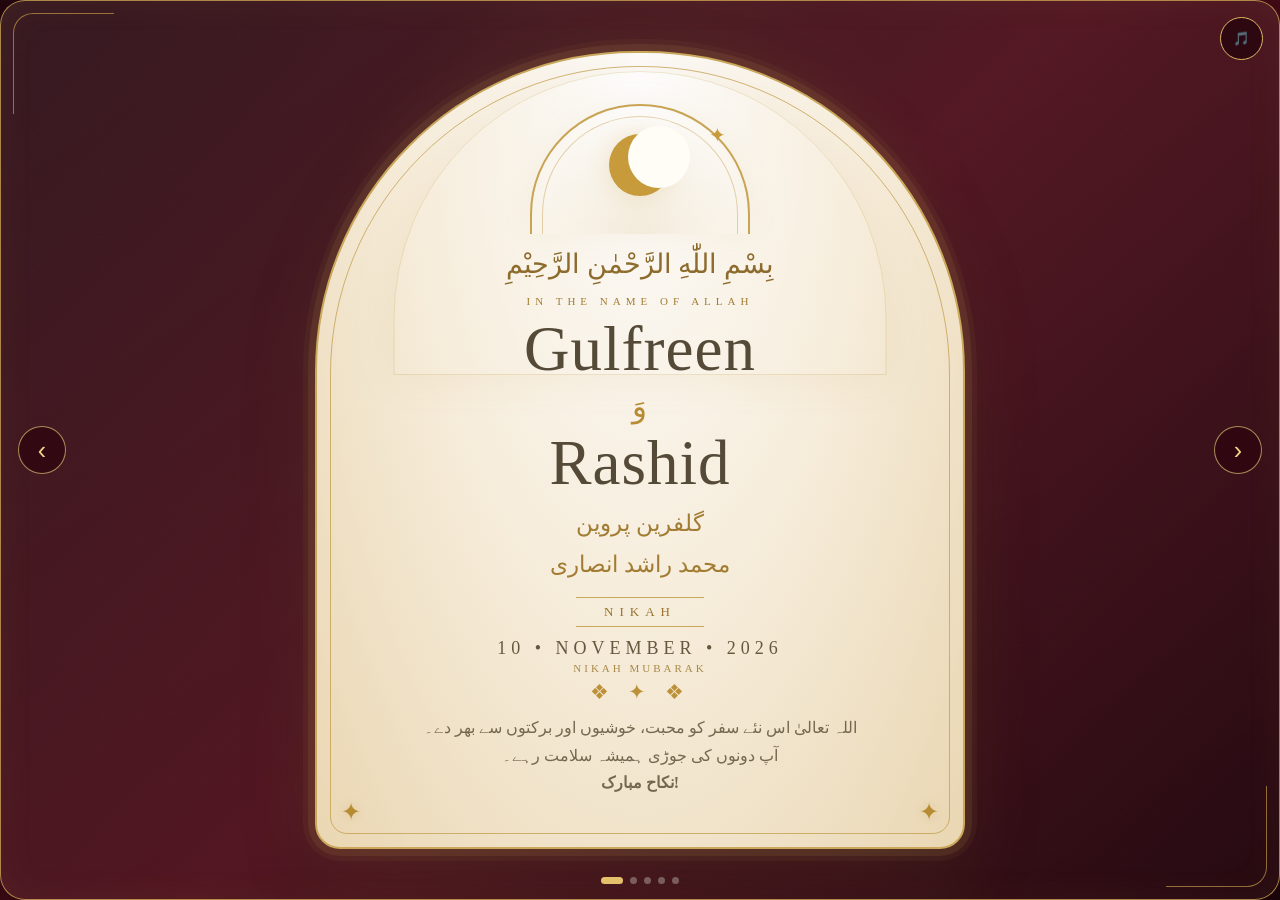
==== commit 6a064a07: "Update index.html" ====
--- a/index.html
+++ b/index.html
@@ -33,7 +33,7 @@
      SLIDER
 ========================= -->
 
-<div class="slider">
+<div class="slider" id="slider">
 
 <!-- =========================
      PAGE 1
@@ -587,22 +587,40 @@
         index = 0;
     }
 
-    pages.forEach((page,i)=>{
-        page.classList.toggle("active",i === index);
-    });
-
-    dots.forEach((dot,i)=>{
-        dot.classList.toggle("active",i === index);
-    });
-
-    currentPage = index;
-
-    /*
-       Page 4 par flowers aur zyada
-    */
-    if(currentPage === 3){
-        createExtraFlowers();
-    }
+    if(index === currentPage){
+        return;
+    }
+
+    const slider = document.querySelector(".slider");
+
+    // Start Islamic double-gate transition
+    slider.classList.remove("gate-opening");
+    void slider.offsetWidth;
+    slider.classList.add("gate-opening");
+
+    // Reveal new page while gate is covering the screen
+    setTimeout(()=>{
+
+        pages.forEach((page,i)=>{
+            page.classList.toggle("active",i === index);
+        });
+
+        dots.forEach((dot,i)=>{
+            dot.classList.toggle("active",i === index);
+        });
+
+        currentPage = index;
+
+        if(currentPage === 3){
+            createExtraFlowers();
+        }
+
+    }, 360);
+
+    // Remove transition class after gate opens
+    setTimeout(()=>{
+        slider.classList.remove("gate-opening");
+    }, 1250);
 }
 
 /* =================================
--- a/Card.css
+++ b/Card.css
@@ -1,533 +1,3 @@
-/* =========================
-   PAGE 1 - LIGHT ISLAMIC WEDDING CARD
-========================= */
-
-#page1{
-    background:
-        radial-gradient(
-            circle at 50% 35%,
-            #fffdf5 0%,
-            #f8f0df 45%,
-            #eee1c7 100%
-        );
-}
-
-/* Soft Islamic pattern */
-#page1::after{
-    content:"";
-    position:absolute;
-    inset:0;
-    opacity:.18;
-    pointer-events:none;
-
-    background-image:
-        linear-gradient(
-            45deg,
-            rgba(190,150,70,.20) 1px,
-            transparent 1px
-        ),
-        linear-gradient(
-            -45deg,
-            rgba(190,150,70,.20) 1px,
-            transparent 1px
-        );
-
-    background-size:34px 34px;
-}
-
-
-/* =========================
-   MAIN CARD
-========================= */
-
-.islamic-cover{
-    width:100%;
-    height:100%;
-    display:flex;
-    justify-content:center;
-    align-items:center;
-    text-align:center;
-    position:relative;
-}
-
-.islamic-card{
-    width:min(650px,100%);
-    height:100%;
-    position:relative;
-
-    display:flex;
-    flex-direction:column;
-    justify-content:center;
-    align-items:center;
-
-    padding:30px 25px;
-
-    background:
-        linear-gradient(
-            180deg,
-            rgba(255,253,246,.98),
-            rgba(248,239,220,.98)
-        );
-
-    border:2px solid #c9a85b;
-
-    box-shadow:
-        0 0 0 7px rgba(201,168,91,.10),
-        0 0 0 12px rgba(201,168,91,.05),
-        0 25px 70px rgba(90,70,35,.18);
-
-    overflow:hidden;
-}
-
-
-/* =========================
-   INNER GOLD BORDER
-========================= */
-
-.islamic-card::before{
-    content:"";
-    position:absolute;
-    inset:14px;
-
-    border:1px solid rgba(191,153,67,.65);
-
-    pointer-events:none;
-}
-
-
-/* =========================
-   DECORATIVE CORNER
-========================= */
-
-.islamic-card::after{
-    content:"✦";
-    position:absolute;
-
-    top:18px;
-    left:22px;
-
-    color:#b78b32;
-    font-size:25px;
-
-    text-shadow:
-        0 0 10px rgba(183,139,50,.25);
-}
-
-
-.islamic-corner{
-    position:absolute;
-
-    color:#b78b32;
-    font-size:24px;
-
-    z-index:2;
-}
-
-.islamic-corner.top-right{
-    top:18px;
-    right:22px;
-}
-
-.islamic-corner.bottom-left{
-    bottom:18px;
-    left:22px;
-}
-
-.islamic-corner.bottom-right{
-    bottom:18px;
-    right:22px;
-}
-
-
-/* =========================
-   MEHRAB
-========================= */
-
-.mehrab{
-    width:220px;
-    height:130px;
-
-    position:relative;
-
-    margin-bottom:8px;
-
-    border:2px solid #c8a353;
-    border-bottom:0;
-
-    border-radius:
-        120px 120px 0 0;
-
-    background:
-        radial-gradient(
-            ellipse at center bottom,
-            rgba(198,161,82,.13),
-            transparent 65%
-        );
-
-    box-shadow:
-        0 0 30px rgba(190,150,70,.08);
-}
-
-
-/* Inner Mehrab */
-
-.mehrab::before{
-    content:"";
-
-    position:absolute;
-
-    inset:10px 10px 0;
-
-    border:1px solid rgba(198,161,82,.45);
-
-    border-bottom:0;
-
-    border-radius:
-        105px 105px 0 0;
-}
-
-
-/* =========================
-   CRESCENT
-========================= */
-
-.islamic-moon{
-    position:absolute;
-
-    left:50%;
-    top:28px;
-
-    transform:translateX(-50%);
-
-    width:62px;
-    height:62px;
-
-    border-radius:50%;
-
-    background:#c79b3b;
-
-    box-shadow:
-        0 0 25px rgba(199,155,59,.22);
-}
-
-.islamic-moon::after{
-    content:"";
-
-    position:absolute;
-
-    width:62px;
-    height:62px;
-
-    left:19px;
-    top:-8px;
-
-    border-radius:50%;
-
-    /* Same light shade as card */
-    background:#fffdf5;
-}
-
-
-.islamic-star{
-    position:absolute;
-
-    color:#c79b3b;
-
-    font-size:20px;
-
-    right:22px;
-    top:17px;
-
-    z-index:3;
-}
-
-
-/* =========================
-   BISMILLAH
-========================= */
-
-.islamic-bismillah{
-    font-family:'Noto Naskh Arabic',serif;
-
-    color:#8c6b2c;
-
-    font-size:27px;
-
-    line-height:1.5;
-
-    margin-top:5px;
-
-    position:relative;
-
-    z-index:3;
-}
-
-
-/* =========================
-   INVITATION TEXT
-========================= */
-
-.invitation-label{
-    margin-top:12px;
-
-    color:#a27c32;
-
-    font-size:11px;
-
-    letter-spacing:5px;
-
-    font-family:'Playfair Display',serif;
-}
-
-
-/* =========================
-   MAIN NAMES
-========================= */
-
-.islamic-names{
-    margin-top:13px;
-
-    display:flex;
-
-    flex-direction:column;
-
-    align-items:center;
-}
-
-
-.bride-name{
-    font-family:'Playfair Display',serif;
-
-    color:#5d533f;
-
-    font-size:clamp(
-        38px,
-        6vw,
-        63px
-    );
-
-    font-weight:500;
-
-    line-height:1;
-
-    letter-spacing:1px;
-}
-
-
-.and-symbol{
-    font-family:'Noto Naskh Arabic',serif;
-
-    color:#b78b32;
-
-    font-size:31px;
-
-    margin:8px 0;
-}
-
-
-.groom-name{
-    font-family:'Playfair Display',serif;
-
-    color:#5d533f;
-
-    font-size:clamp(
-        38px,
-        6vw,
-        63px
-    );
-
-    font-weight:500;
-
-    line-height:1;
-
-    letter-spacing:1px;
-}
-
-
-/* =========================
-   URDU NAMES
-========================= */
-
-.islamic-urdu-names{
-    font-family:'Noto Naskh Arabic',serif;
-
-    color:#a27c32;
-
-    font-size:23px;
-
-    line-height:1.9;
-
-    margin-top:10px;
-
-    direction:rtl;
-}
-
-
-/* =========================
-   NIKAH BADGE
-========================= */
-
-.nikah-badge{
-    margin-top:14px;
-
-    padding:7px 28px;
-
-    border-top:1px solid #c9a85b;
-    border-bottom:1px solid #c9a85b;
-
-    color:#9a742c;
-
-    font-family:'Playfair Display',serif;
-
-    letter-spacing:6px;
-
-    font-size:13px;
-}
-
-
-/* =========================
-   DATE
-========================= */
-
-.islamic-date{
-    margin-top:13px;
-
-    color:#66583e;
-
-    font-family:'Playfair Display',serif;
-
-    font-size:18px;
-
-    letter-spacing:5px;
-}
-
-.islamic-date span{
-    display:block;
-
-    margin-top:4px;
-
-    color:#a88a4b;
-
-    font-size:11px;
-
-    letter-spacing:3px;
-}
-
-
-/* =========================
-   DUA
-========================= */
-
-.islamic-dua{
-    margin-top:13px;
-
-    max-width:480px;
-
-    color:#75684e;
-
-    font-family:'Noto Naskh Arabic',serif;
-
-    font-size:16px;
-
-    line-height:1.8;
-}
-
-
-/* =========================
-   GOLD ORNAMENT
-========================= */
-
-.gold-ornament{
-    color:#bd9139;
-
-    font-size:22px;
-
-    margin-top:8px;
-
-    letter-spacing:7px;
-}
-
-
-/* =========================
-   MOBILE
-========================= */
-
-@media(max-width:700px){
-
-    .islamic-card{
-        padding:20px 16px;
-    }
-
-    .mehrab{
-        width:175px;
-        height:105px;
-    }
-
-    .islamic-moon{
-        width:50px;
-        height:50px;
-        top:23px;
-    }
-
-    .islamic-moon::after{
-        width:50px;
-        height:50px;
-
-        left:16px;
-        top:-7px;
-
-        background:#fffdf5;
-    }
-
-    .islamic-star{
-        right:18px;
-        top:12px;
-        font-size:17px;
-    }
-
-    .islamic-bismillah{
-        font-size:21px;
-    }
-
-    .invitation-label{
-        font-size:8px;
-        letter-spacing:3px;
-    }
-
-    .bride-name,
-    .groom-name{
-        font-size:42px;
-    }
-
-    .and-symbol{
-        font-size:25px;
-        margin:5px 0;
-    }
-
-    .islamic-urdu-names{
-        font-size:19px;
-        line-height:1.7;
-    }
-
-    .nikah-badge{
-        font-size:10px;
-        padding:5px 20px;
-        letter-spacing:4px;
-    }
-
-    .islamic-date{
-        font-size:15px;
-        letter-spacing:4px;
-    }
-
-    .islamic-dua{
-        font-size:14px;
-        line-height:1.7;
-    }
-}
-
-
-
 @import url('https://fonts.googleapis.com/css2?family=Cormorant+Garamond:wght@400;500;600;700&family=Playfair+Display:wght@400;500;600;700&family=Noto+Naskh+Arabic:wght@400;500;600;700&display=swap');
 
 *{
@@ -548,10 +18,6 @@
     background:#25060d;
     color:#fff;
 }
-
-/* =========================
-   MAIN SLIDER
-========================= */
 
 .slider{
     width:100vw;
@@ -559,6 +25,7 @@
     position:relative;
     overflow:hidden;
     touch-action:pan-y;
+    isolation:isolate;
 }
 
 .page{
@@ -572,13 +39,13 @@
 
 .page.active{
     display:flex;
-    animation:pageIn .9s ease;
+    animation:pageIn .85s cubic-bezier(.22,.61,.36,1);
 }
 
 @keyframes pageIn{
     from{
         opacity:0;
-        transform:scale(1.06);
+        transform:scale(1.035);
     }
     to{
         opacity:1;
@@ -586,9 +53,120 @@
     }
 }
 
-/* =========================
+/* =========================================
+   ISLAMIC DOUBLE GATE TRANSITION
+========================================= */
+
+.slider::before,
+.slider::after{
+    content:"";
+    position:fixed;
+    top:-2%;
+    width:52%;
+    height:104%;
+    z-index:100;
+    pointer-events:none;
+    opacity:0;
+    visibility:hidden;
+
+    background:
+        radial-gradient(circle at 50% 50%,rgba(229,193,108,.16),transparent 28%),
+        linear-gradient(45deg,
+            transparent 46%,
+            rgba(229,193,108,.18) 47%,
+            rgba(229,193,108,.18) 49%,
+            transparent 50%
+        ),
+        linear-gradient(-45deg,
+            transparent 46%,
+            rgba(229,193,108,.18) 47%,
+            rgba(229,193,108,.18) 49%,
+            transparent 50%
+        ),
+        linear-gradient(90deg,#061d19 0%,#0b3e35 45%,#06231e 100%);
+
+    background-size:auto,34px 34px,34px 34px,100% 100%;
+}
+
+.slider::before{
+    left:-1%;
+    transform-origin:left center;
+    border-right:2px solid rgba(231,194,105,.85);
+
+    box-shadow:
+        inset -28px 0 45px rgba(0,0,0,.35),
+        10px 0 35px rgba(0,0,0,.3);
+}
+
+.slider::after{
+    right:-1%;
+    transform-origin:right center;
+    border-left:2px solid rgba(231,194,105,.85);
+
+    box-shadow:
+        inset 28px 0 45px rgba(0,0,0,.35),
+        -10px 0 35px rgba(0,0,0,.3);
+}
+
+.slider.gate-opening::before,
+.slider.gate-opening::after{
+    visibility:visible;
+    opacity:1;
+}
+
+.slider.gate-opening::before{
+    animation:gateLeftOpen 1.15s cubic-bezier(.77,0,.18,1) forwards;
+}
+
+.slider.gate-opening::after{
+    animation:gateRightOpen 1.15s cubic-bezier(.77,0,.18,1) forwards;
+}
+
+@keyframes gateLeftOpen{
+    0%{
+        opacity:1;
+        transform:perspective(1000px) rotateY(0deg);
+    }
+    100%{
+        opacity:0;
+        transform:perspective(1000px) rotateY(-105deg);
+    }
+}
+
+@keyframes gateRightOpen{
+    0%{
+        opacity:1;
+        transform:perspective(1000px) rotateY(0deg);
+    }
+    100%{
+        opacity:0;
+        transform:perspective(1000px) rotateY(105deg);
+    }
+}
+
+/* Gate center ornament */
+
+.slider.gate-opening .gate-center{
+    display:block;
+}
+
+.gate-center{
+    display:none;
+    position:fixed;
+    z-index:101;
+    left:50%;
+    top:50%;
+    transform:translate(-50%,-50%);
+    width:70px;
+    height:70px;
+    border:1px solid rgba(232,195,105,.85);
+    border-radius:50%;
+    pointer-events:none;
+}
+
+/* =========================================
    COMMON BACKGROUND
-========================= */
+========================================= */
 
 .page::before{
     content:"";
@@ -653,9 +231,9 @@
     direction:rtl;
 }
 
-/* =========================
+/* =========================================
    FLOWERS
-========================= */
+========================================= */
 
 .flower-container{
     position:fixed;
@@ -678,15 +256,12 @@
         transform:translate3d(0,-60px,0) rotate(0deg);
         opacity:0;
     }
-
     8%{
         opacity:1;
     }
-
     50%{
         transform:translate3d(var(--drift),50vh,0) rotate(180deg);
     }
-
     100%{
         transform:translate3d(calc(var(--drift) * -1),110vh,0)
         rotate(360deg);
@@ -694,167 +269,288 @@
     }
 }
 
-/* =========================
-   PAGE 1 - ROYAL COVER
-========================= */
-
-/* #page1{
+/* =========================================
+   PAGE 1 - PREMIUM ISLAMIC COVER
+========================================= */
+
+#page1{
     background:
-        radial-gradient(circle at center,#6b1725 0%,#390914 42%,#170308 100%);
-} */
+        radial-gradient(
+            circle at 50% 30%,
+            #fffef8 0%,
+            #f8f0df 46%,
+            #e8d6ad 100%
+        );
+}
 
 #page1::after{
     content:"";
     position:absolute;
     inset:0;
-    opacity:.13;
+    opacity:.16;
+    pointer-events:none;
     background-image:
-        radial-gradient(circle,rgba(255,215,120,.8) 1px,transparent 1px);
-    background-size:22px 22px;
-}
-
-.cover{
+        linear-gradient(45deg,rgba(190,150,70,.22) 1px,transparent 1px),
+        linear-gradient(-45deg,rgba(190,150,70,.22) 1px,transparent 1px);
+    background-size:34px 34px;
+}
+
+.islamic-cover{
+    width:100%;
     height:100%;
     display:flex;
     justify-content:center;
     align-items:center;
     text-align:center;
-}
-
-.cover-card{
-    width:min(720px,100%);
-    height:100%;
+    position:relative;
+}
+
+.islamic-card{
+    width:min(650px,92%);
+    height:94%;
+    position:relative;
+
     display:flex;
     flex-direction:column;
     justify-content:center;
     align-items:center;
-    position:relative;
-    padding:20px;
-}
-
-.moon{
-    width:82px;
-    height:82px;
-    border-radius:50%;
-    background:#f4d98b;
-    position:relative;
+
+    padding:30px 25px;
+
+    background:
+        radial-gradient(
+            ellipse at 50% 0%,
+            rgba(255,255,255,.99),
+            rgba(249,240,221,.98) 52%,
+            rgba(237,218,181,.98)
+        );
+
+    border:2px solid #c9a85b;
+
+    border-radius:320px 320px 25px 25px;
+
     box-shadow:
-        0 0 25px rgba(244,217,139,.45),
-        0 0 70px rgba(244,217,139,.12);
-    margin-bottom:14px;
-}
-
-.moon::after{
+        0 0 0 7px rgba(201,168,91,.10),
+        0 0 0 12px rgba(201,168,91,.05),
+        0 25px 70px rgba(90,70,35,.25);
+
+    overflow:hidden;
+}
+
+.islamic-card::before{
     content:"";
     position:absolute;
-    width:82px;
-    height:82px;
+    inset:13px;
+    border:1px solid rgba(191,153,67,.70);
+    border-radius:308px 308px 17px 17px;
+    pointer-events:none;
+}
+
+.islamic-card::after{
+    content:"";
+    position:absolute;
+    top:18px;
+    left:50%;
+    transform:translateX(-50%);
+    width:76%;
+    height:38%;
+    border:1px solid rgba(191,153,67,.24);
+    border-radius:270px 270px 0 0;
+    box-shadow:0 0 45px rgba(193,151,61,.10);
+    pointer-events:none;
+}
+
+.islamic-corner{
+    position:absolute;
+    color:#b78b32;
+    font-size:24px;
+    z-index:8;
+    text-shadow:0 0 10px rgba(183,139,50,.25);
+}
+
+.islamic-corner.top-right{
+    top:20px;
+    right:24px;
+}
+
+.islamic-corner.bottom-left{
+    bottom:20px;
+    left:24px;
+}
+
+.islamic-corner.bottom-right{
+    bottom:20px;
+    right:24px;
+}
+
+.mehrab{
+    width:220px;
+    height:130px;
+    position:relative;
+    margin-bottom:5px;
+    border:2px solid #c8a353;
+    border-bottom:0;
+    border-radius:120px 120px 0 0;
+    background:
+        radial-gradient(
+            ellipse at center bottom,
+            rgba(198,161,82,.15),
+            transparent 65%
+        );
+    box-shadow:0 0 30px rgba(190,150,70,.08);
+    z-index:4;
+}
+
+.mehrab::before{
+    content:"";
+    position:absolute;
+    inset:10px 10px 0;
+    border:1px solid rgba(198,161,82,.45);
+    border-bottom:0;
+    border-radius:105px 105px 0 0;
+}
+
+.islamic-moon{
+    position:absolute;
+    left:50%;
+    top:28px;
+    transform:translateX(-50%);
+    width:62px;
+    height:62px;
     border-radius:50%;
-    background:#4b0d19;
-    left:25px;
-    top:-9px;
-}
-
-.moon-star{
+    background:#c79b3b;
+    box-shadow:0 0 25px rgba(199,155,59,.22);
+}
+
+.islamic-moon::after{
+    content:"";
     position:absolute;
-    right:-42px;
-    top:-3px;
-    color:#f4d98b;
-    font-size:25px;
+    width:62px;
+    height:62px;
+    left:19px;
+    top:-8px;
+    border-radius:50%;
+    background:#fffdf5;
+}
+
+.islamic-star{
+    position:absolute;
+    color:#c79b3b;
+    font-size:20px;
+    right:22px;
+    top:17px;
     z-index:3;
 }
 
-.bismillah{
+.islamic-bismillah{
     font-family:'Noto Naskh Arabic',serif;
-    font-size:25px;
-    color:#f0d38b;
-    margin:8px 0 8px;
-}
-
-.small-title{
+    color:#8c6b2c;
+    font-size:27px;
+    line-height:1.5;
+    margin-top:5px;
+    position:relative;
+    z-index:5;
+}
+
+.invitation-label{
+    margin-top:10px;
+    color:#a27c32;
+    font-size:11px;
     letter-spacing:5px;
-    font-size:12px;
-    color:#e5c16c;
-    margin-bottom:18px;
-}
-
-.cover-card h1{
     font-family:'Playfair Display',serif;
-    font-size:clamp(42px,7vw,76px);
+}
+
+.islamic-names{
+    margin-top:11px;
+    display:flex;
+    flex-direction:column;
+    align-items:center;
+    position:relative;
+    z-index:5;
+}
+
+.bride-name,
+.groom-name{
+    font-family:'Playfair Display',serif;
+    color:#544a37;
+    font-size:clamp(38px,6vw,63px);
     font-weight:500;
-    line-height:.9;
-    letter-spacing:2px;
-    color:#fffaf0;
-    text-shadow:0 5px 25px rgba(0,0,0,.35);
-}
-
-.cover-card h1 span{
+    line-height:1;
+    letter-spacing:1px;
+}
+
+.and-symbol{
+    font-family:'Noto Naskh Arabic',serif;
+    color:#b78b32;
+    font-size:31px;
+    margin:7px 0;
+}
+
+.islamic-urdu-names{
+    font-family:'Noto Naskh Arabic',serif;
+    color:#a27c32;
+    font-size:23px;
+    line-height:1.8;
+    margin-top:8px;
+    direction:rtl;
+    position:relative;
+    z-index:5;
+}
+
+.nikah-badge{
+    margin-top:12px;
+    padding:6px 28px;
+    border-top:1px solid #c9a85b;
+    border-bottom:1px solid #c9a85b;
+    color:#9a742c;
+    font-family:'Playfair Display',serif;
+    letter-spacing:6px;
+    font-size:13px;
+    position:relative;
+    z-index:5;
+}
+
+.islamic-date{
+    margin-top:11px;
+    color:#66583e;
+    font-family:'Playfair Display',serif;
+    font-size:18px;
+    letter-spacing:5px;
+    position:relative;
+    z-index:5;
+}
+
+.islamic-date span{
     display:block;
-    font-size:.43em;
-    margin:16px 0;
-    letter-spacing:6px;
-    color:#e5c16c;
-}
-
-.urdu-main{
+    margin-top:3px;
+    color:#a88a4b;
+    font-size:11px;
+    letter-spacing:3px;
+}
+
+.gold-ornament{
+    color:#bd9139;
+    font-size:21px;
+    margin-top:6px;
+    letter-spacing:7px;
+    position:relative;
+    z-index:5;
+}
+
+.islamic-dua{
+    margin-top:9px;
+    max-width:480px;
+    color:#75684e;
     font-family:'Noto Naskh Arabic',serif;
-    font-size:clamp(27px,4vw,43px);
-    color:#f5dfaa;
-    margin-top:14px;
-    line-height:1.5;
-}
-
-.divider{
-    width:190px;
-    height:1px;
-    background:linear-gradient(
-        to right,
-        transparent,
-        #e5c16c,
-        transparent
-    );
-    margin:20px 0;
-}
-
-.cover-date{
-    font-family:'Playfair Display',serif;
-    font-size:20px;
-    letter-spacing:8px;
-    color:#fff4d5;
-}
-
-.cover-date small{
-    display:block;
-    font-family:'Cormorant Garamond',serif;
-    font-size:13px;
-    letter-spacing:4px;
-    color:#dcbf80;
-    margin-top:8px;
-}
-
-.dua{
-    max-width:560px;
-    font-family:'Noto Naskh Arabic',serif;
-    font-size:17px;
-    line-height:1.9;
-    color:#f8eac8;
-    margin-top:18px;
-}
-
-.corner-star{
-    position:absolute;
-    color:#dcb65c;
-    font-size:20px;
-}
-
-.s1{top:10%;left:13%}
-.s2{top:19%;right:13%}
-.s3{bottom:18%;left:10%}
-.s4{bottom:10%;right:12%}
-
-/* =========================
+    font-size:16px;
+    line-height:1.7;
+    position:relative;
+    z-index:5;
+}
+
+/* =========================================
    PAGE 2
-========================= */
+========================================= */
 
 .content{
     height:100%;
@@ -921,9 +617,9 @@
     font-size:21px;
 }
 
-/* =========================
-   PAGE 3 EVENTS
-========================= */
+/* =========================================
+   PAGE 3
+========================================= */
 
 .events{
     width:100%;
@@ -973,9 +669,9 @@
     line-height:1.5;
 }
 
-/* =========================
+/* =========================================
    PAGE 4
-========================= */
+========================================= */
 
 #page4{
     background:
@@ -1023,9 +719,9 @@
     color:#f5e7c7;
 }
 
-/* =========================
+/* =========================================
    PAGE 5
-========================= */
+========================================= */
 
 .venue{
     width:100%;
@@ -1078,9 +774,9 @@
     margin-top:25px;
 }
 
-/* =========================
+/* =========================================
    NAVIGATION
-========================= */
+========================================= */
 
 .nav{
     position:fixed;
@@ -1112,9 +808,9 @@
     transform:scale(1.08);
 }
 
-/* =========================
-   PAGE INDICATOR
-========================= */
+/* =========================================
+   DOTS
+========================================= */
 
 .dots{
     position:fixed;
@@ -1132,6 +828,7 @@
     border-radius:50%;
     background:rgba(255,255,255,.3);
     transition:.3s;
+    cursor:pointer;
 }
 
 .dot.active{
@@ -1140,9 +837,9 @@
     background:#e5c16c;
 }
 
-/* =========================
+/* =========================================
    MUSIC
-========================= */
+========================================= */
 
 .music-btn{
     position:fixed;
@@ -1158,11 +855,15 @@
     cursor:pointer;
 }
 
-/* =========================
-   RESPONSIVE MOBILE
-========================= */
+/* =========================================
+   MOBILE
+========================================= */
 
 @media(max-width:700px){
+
+    .slider{
+        touch-action:pan-y;
+    }
 
     .frame{
         width:92%;
@@ -1175,6 +876,152 @@
         display:none;
     }
 
+    /* Mobile gate becomes more visible */
+    .slider::before,
+    .slider::after{
+        width:53%;
+        background-size:auto,27px 27px,27px 27px,100% 100%;
+    }
+
+    .slider.gate-opening::before{
+        animation-duration:1s;
+    }
+
+    .slider.gate-opening::after{
+        animation-duration:1s;
+    }
+
+    /* FIRST PAGE */
+    .islamic-card{
+        width:91%;
+        height:94%;
+        padding:18px 14px;
+        border-radius:190px 190px 20px 20px;
+    }
+
+    .islamic-card::before{
+        inset:9px;
+        border-radius:180px 180px 14px 14px;
+    }
+
+    .islamic-card::after{
+        width:78%;
+        height:33%;
+        border-radius:165px 165px 0 0;
+    }
+
+    .mehrab{
+        width:145px;
+        height:90px;
+        margin-bottom:3px;
+    }
+
+    .mehrab::before{
+        inset:8px 8px 0;
+        border-radius:90px 90px 0 0;
+    }
+
+    .islamic-moon{
+        width:43px;
+        height:43px;
+        top:20px;
+    }
+
+    .islamic-moon::after{
+        width:43px;
+        height:43px;
+        left:14px;
+        top:-6px;
+    }
+
+    .islamic-star{
+        right:13px;
+        top:10px;
+        font-size:15px;
+    }
+
+    .islamic-bismillah{
+        font-size:20px;
+        margin-top:3px;
+    }
+
+    .invitation-label{
+        margin-top:5px;
+        font-size:7px;
+        letter-spacing:2.5px;
+    }
+
+    .islamic-names{
+        margin-top:8px;
+    }
+
+    .bride-name,
+    .groom-name{
+        font-size:39px;
+    }
+
+    .and-symbol{
+        font-size:22px;
+        margin:3px 0;
+    }
+
+    .islamic-urdu-names{
+        font-size:18px;
+        line-height:1.5;
+        margin-top:5px;
+    }
+
+    .nikah-badge{
+        margin-top:7px;
+        padding:4px 17px;
+        font-size:9px;
+        letter-spacing:3px;
+    }
+
+    .islamic-date{
+        margin-top:7px;
+        font-size:13px;
+        letter-spacing:3px;
+    }
+
+    .islamic-date span{
+        margin-top:2px;
+        font-size:8px;
+        letter-spacing:2px;
+    }
+
+    .gold-ornament{
+        font-size:16px;
+        margin-top:3px;
+    }
+
+    .islamic-dua{
+        margin-top:5px;
+        max-width:310px;
+        font-size:12.5px;
+        line-height:1.5;
+    }
+
+    .islamic-corner{
+        font-size:18px;
+    }
+
+    .islamic-corner.top-right{
+        top:14px;
+        right:17px;
+    }
+
+    .islamic-corner.bottom-left{
+        bottom:14px;
+        left:17px;
+    }
+
+    .islamic-corner.bottom-right{
+        bottom:14px;
+        right:17px;
+    }
+
+    /* Other pages */
     .cover-card{
         padding:5px;
     }
@@ -1238,7 +1085,6 @@
     .family-grid{
         grid-template-columns:1fr;
         gap:10px;
-        overflow:auto;
     }
 
     .family-card{
@@ -1337,20 +1183,54 @@
         font-size:19px;
         margin-top:18px;
     }
-
-    .s1{top:7%;left:7%}
-    .s2{top:13%;right:7%}
-    .s3{bottom:14%;left:6%}
-    .s4{bottom:8%;right:7%}
 }
 
 /* Very small phones */
-
 @media(max-height:650px) and (max-width:700px){
 
     .frame{
         height:92%;
         padding:11px;
+    }
+
+    .islamic-card{
+        height:95%;
+        padding:12px 10px;
+        border-radius:150px 150px 18px 18px;
+    }
+
+    .mehrab{
+        width:125px;
+        height:75px;
+    }
+
+    .islamic-moon{
+        width:37px;
+        height:37px;
+        top:16px;
+    }
+
+    .islamic-moon::after{
+        width:37px;
+        height:37px;
+        left:12px;
+    }
+
+    .islamic-bismillah{
+        font-size:17px;
+    }
+
+    .bride-name,
+    .groom-name{
+        font-size:34px;
+    }
+
+    .islamic-urdu-names{
+        font-size:16px;
+    }
+
+    .islamic-dua{
+        font-size:11px;
     }
 
     .moon{
@@ -1384,3 +1264,19 @@
         font-size:27px;
     }
 }
+
+/* Respect devices with reduced motion */
+@media(prefers-reduced-motion:reduce){
+    .page.active{
+        animation:none;
+    }
+
+    .slider.gate-opening::before,
+    .slider.gate-opening::after{
+        animation-duration:.01ms;
+    }
+
+    .flower{
+        animation-duration:1ms;
+    }
+}
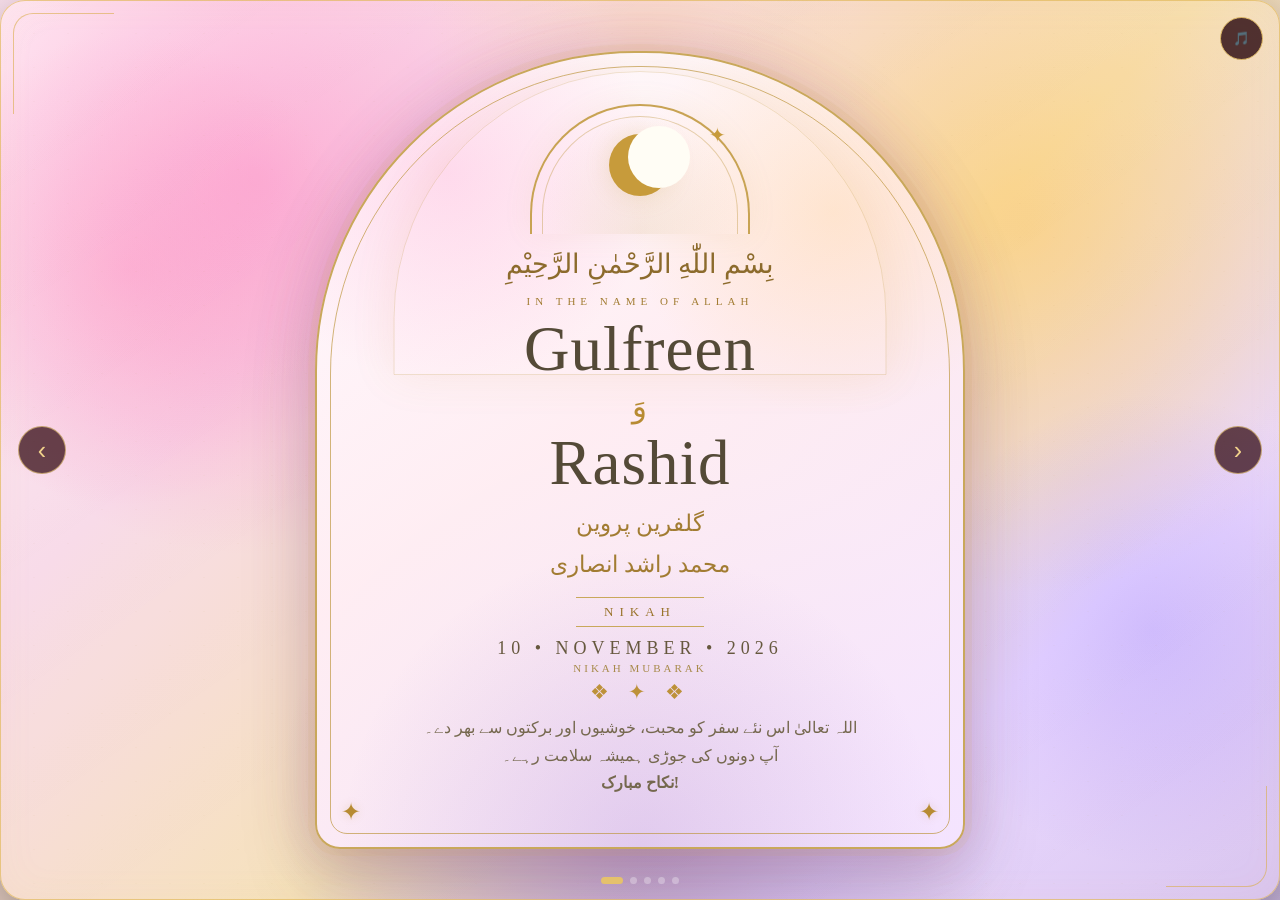
==== commit f3af180e: "Update index.html" ====
--- a/index.html
+++ b/index.html
@@ -1,894 +1,309 @@
 <!DOCTYPE html>
 <html lang="en">
+
 <head>
-<meta charset="UTF-8">
-<meta name="viewport" content="width=device-width, initial-scale=1.0">
-<link rel="stylesheet" href="Card.css">
-
-<title>Wedding Invitation</title>
-
+    <meta charset="UTF-8">
+    <meta name="viewport" content="width=device-width, initial-scale=1.0">
+    <link rel="stylesheet" href="Card.css">
+    <title>Wedding Invitation</title>
 </head>
 
 <body>
 
-<!-- =========================
+    <!-- =========================
      FLOWERS
 ========================= -->
-
-<div class="flower-container" id="flowerContainer"></div>
-
-<!-- =========================
+    <div class="flower-container" id="flowerContainer"></div>
+
+    <!-- =========================
      MUSIC
 ========================= -->
-
-<audio id="weddingMusic" loop>
-    <source src="background-music.mp3" type="audio/mpeg">
-</audio>
-
-<button class="music-btn" id="musicBtn" onclick="toggleMusic()">
-    🎵
-</button>
-
-<!-- =========================
+    <audio id="weddingMusic" loop>
+        <source src="background-music.mp3" type="audio/mpeg">
+    </audio>
+
+    <button class="music-btn" id="musicBtn" onclick="toggleMusic()">
+        🎵
+    </button>
+
+    <!-- =========================
      SLIDER
 ========================= -->
-
-<div class="slider" id="slider">
-
-<!-- =========================
-     PAGE 1
-========================= -->
-<!-- 
-<section class="page active" id="page1">
-
-    <div class="frame cover">
-
-        <div class="cover-card">
-
-            <div class="corner-star s1">✦</div>
-            <div class="corner-star s2">✧</div>
-            <div class="corner-star s3">✧</div>
-            <div class="corner-star s4">✦</div>
-
-            <div class="moon">
-                <span class="moon-star">✦</span>
-            </div>
-
-            <div class="bismillah">
-                بِسْمِ اللّٰهِ الرَّحْمٰنِ الرَّحِيْمِ
-            </div>
-
-            <div class="small-title">
-                THE BEGINNING OF FOREVER
-            </div>
-
-            <h1>
-                Gulfreen
-                <span>&amp;</span>
-                Rashid
-            </h1>
-
-            <div class="urdu-main">
-                گلفرین پروین
-                <br>
-                ♥
-                <br>
-                محمد راشد انصاری
-            </div>
-
-            <div class="divider"></div>
-
-            <div class="cover-date">
-                NIKAH
-                <small>10 • NOVEMBER • 2026</small>
-            </div>
-
-            <div class="dua">
-                اللہ تعالیٰ اس نئے سفر کو محبت، خوشیوں اور
-                برکتوں سے بھر دے۔
-                <br>
-                آپ دونوں کی جوڑی ہمیشہ سلامت رہے۔
-                <br>
-                <strong>نکاح مبارک!</strong>
-            </div>
-
-        </div>
-
+    <div class="slider" id="slider">
+
+        <!-- =========================
+     PAGE 1 - ISLAMIC WEDDING
+========================= -->
+        <section class="page active" id="page1">
+            <div class="frame islamic-cover">
+                <div class="islamic-card">
+                    <!-- Decorative corners -->
+                    <div class="islamic-corner top-right">✦</div>
+                    <div class="islamic-corner bottom-left">✦</div>
+                    <div class="islamic-corner bottom-right">✦</div>
+
+                    <!-- Mehrab -->
+                    <div class="mehrab">
+                        <div class="islamic-moon"></div>
+                        <div class="islamic-star">✦</div>
+                    </div>
+
+                    <!-- Bismillah -->
+                    <div class="islamic-bismillah">
+                        بِسْمِ اللّٰهِ الرَّحْمٰنِ الرَّحِيْمِ
+                    </div>
+
+                    <!-- Small heading -->
+                    <div class="invitation-label">
+                        IN THE NAME OF ALLAH
+                    </div>
+
+                    <!-- Names -->
+                    <div class="islamic-names">
+                        <div class="bride-name">Gulfreen</div>
+                        <div class="and-symbol">وَ</div>
+                        <div class="groom-name">Rashid</div>
+                    </div>
+
+                    <!-- Urdu Names -->
+                    <div class="islamic-urdu-names">
+                        گلفرین پروین
+                        <br>
+                        محمد راشد انصاری
+                    </div>
+
+                    <!-- Nikah -->
+                    <div class="nikah-badge">
+                        NIKAH
+                    </div>
+
+                    <!-- Date -->
+                    <div class="islamic-date">
+                        10 • NOVEMBER • 2026
+                        <span>NIKAH MUBARAK</span>
+                    </div>
+
+                    <!-- Ornament -->
+                    <div class="gold-ornament">
+                        ❖ ✦ ❖
+                    </div>
+
+                    <!-- Dua -->
+                    <div class="islamic-dua">
+                        اللہ تعالیٰ اس نئے سفر کو
+                        محبت، خوشیوں اور برکتوں سے بھر دے۔
+                        <br>
+                        آپ دونوں کی جوڑی ہمیشہ سلامت رہے۔
+                        <br>
+                        <strong>نکاح مبارک!</strong>
+                    </div>
+                </div>
+            </div>
+        </section>
+
+        <!-- =========================
+     PAGE 2
+========================= -->
+        <section class="page" id="page2">
+            <div class="frame">
+                <div class="content">
+                    <div class="page-title">
+                        With The Blessings Of
+                    </div>
+                    <div class="page-subtitle">
+                        OUR BELOVED FAMILIES
+                    </div>
+
+                    <div class="family-grid">
+                        <div class="family-card">
+                            <h2>Bride's Family</h2>
+                            <div class="name">Gulfreen Perween</div>
+                            <p class="urdu">گلفرین پروین</p>
+                            <p>
+                                Daughter of<br>
+                                <strong>Late Samim Alam</strong>
+                            </p>
+                            <p>MoghalKoun, Sohsarai, Biharsharif, Nalanda</p>
+                        </div>
+                        
+                        <div class="family-card">
+                            <h2>Groom's Family</h2>
+                            <div class="name">Md. Rashid Ansari</div>
+                            <p class="urdu">محمد راشد انصاری</p>
+                            <p>
+                                Son of<br>
+                                <strong>Md. Farooque Ansari</strong>
+                            </p>
+                            <p>Malah Bigha, Islampur, Nalanda</p>
+                        </div>
+
+                    </div>
+                </div>
+            </div>
+        </section>
+
+        <!-- =========================
+     PAGE 3
+========================= -->
+        <section class="page" id="page3">
+            <div class="frame">
+                <div class="content">
+                    <div class="page-title">
+                        Wedding Celebrations
+                    </div>
+                    <div class="page-subtitle">
+                        THREE DAYS • THREE MEMORIES • ONE BEAUTIFUL JOURNEY
+                    </div>
+
+                    <div class="events">
+                        <div class="event">
+                            <div class="event-icon">🌼</div>
+                            <div>
+                                <<h2>Quran Khani</h2>
+                                    <div class="event-date">8 November 2026 📿🕌📿</div>
+                                    <p>Seeking Allah's blessings for the new journey.</p>
+                            </div>
+                        </div>
+
+                        <div class="event">
+                            <div class="event-icon">🌸</div>
+                            <div>
+                                <h2> Haldi & Mardwa</h2>
+                                <div class="event-date">9 November 2026</div>
+                                <p>A beautiful family celebration before the Nikah.</p>
+                            </div>
+                        </div>
+
+                        <div class="event">
+                            <div class="event-icon">💍</div>
+                            <div>
+                                <h2>Nikah</h2>
+                                <div class="event-date">10 November 2026</div>
+                                <p>The beautiful beginning of a lifetime together.</p>
+                            </div>
+                        </div>
+                    </div>
+                </div>
+            </div>
+        </section>
+
+        <!-- =========================
+     PAGE 4
+========================= -->
+        <section class="page" id="page4">
+            <div class="frame">
+                <div class="content loved">
+                    <div class="page-title">
+                        Our Loved Ones
+                    </div>
+                    <div class="page-subtitle">
+                        FAMILY • LOVE • BLESSINGS
+                    </div>
+
+                    <div class="people">
+                        <div class="person">
+                            <h3>Jahangir Alam</h3>
+                            <p>Ladki ke Mama</p>
+                        </div>
+                        <div class="person">
+                            <h3>Kasif</h3>
+                            <p>Bride's Brother</p>
+                        </div>
+                        <div class="person">
+                            <h3>Tausif</h3>
+                            <p>Bride's Brother</p>
+                        </div>
+                        <div class="person">
+                            <h3>Shahnawaz -- Sonu</h3>
+                            <p>Bride's Brother</p>
+                        </div>
+                        <div class="person">
+                            <h3>Saddam</h3>
+                            <p>Bride's Brother</p>
+                        </div>
+                    </div>
+
+                    <div class="contact-box">
+                        For attendance / contact:
+                        <strong>6299679104 & 8603940383</strong>
+                    </div>
+
+                    <div class="final-dua">
+                        دعاؤں میں یاد رکھیے گا
+                        <br>
+                        آپ کی شرکت ہمارے لیے باعثِ خوشی ہوگی۔
+                    </div>
+                </div>
+            </div>
+        </section>
+
+        <!-- =========================
+     PAGE 5
+========================= -->
+        <section class="page" id="page5">
+            <div class="frame">
+                <div class="content venue">
+                    <div class="page-title">Join Us</div>
+                    <div class="page-subtitle">WE WOULD LOVE TO CELEBRATE WITH YOU</div>
+                    <div class="venue-name">Radha Krishna Palace</div>
+                    <div class="venue-address">
+                        Sahokhar, Sohsarai,<br>
+                        Bihar Sharif, Bihar
+                    </div>
+
+                    <div class="buttons">
+                        <a class="btn"
+                            href="https://www.google.com/maps/search/?api=1&query=Radha+Krishna+Palace%2C+Ghoghardiha+-+Durgasthan+Rd%2C+Sahokar%2C+Sohsarai%2C+Bihar+Sharif%2C+Bihar+803118&utm_source=chatgpt.com"
+                            target="_blank">
+                            📍 Open Google Maps
+                        </a>
+                        <a class="btn"
+                            href="https://wa.me/6299679104?text=Assalamualaikum%2C%20I%20would%20like%20to%20confirm%20my%20attendance%20for%20Gulfreen%20%26%20Rashid%27s%20wedding."
+                            target="_blank">
+                            💬 RSVP on WhatsApp
+                        </a>
+                        <a class="btn" href="tel: 6299679104">
+                            📞 Call
+                        </a>
+                    </div>
+
+                    <div class="final-dua">
+                        بِسْمِ اللّٰهِ الرَّحْمٰنِ الرَّحِيْمِ
+                        <br><br>
+                        اللہ تعالیٰ ہماری زندگی کے اس نئے سفر کو
+                        محبت، سکون، خوشیوں اور برکتوں سے بھر دے۔
+                        <br>
+                        آمین ثم آمین
+                        <br><br>
+                        <strong>Gulfreen &amp; Rashid</strong>
+                    </div>
+                </div>
+            </div>
+        </section>
     </div>
 
-</section> -->
-
-<!-- =========================
-     PAGE 1 - ISLAMIC WEDDING
-========================= -->
-
-<section class="page active" id="page1">
-
-    <div class="frame islamic-cover">
-
-        <div class="islamic-card">
-
-            <!-- Decorative corners -->
-
-            <div class="islamic-corner top-right">
-                ✦
-            </div>
-
-            <div class="islamic-corner bottom-left">
-                ✦
-            </div>
-
-            <div class="islamic-corner bottom-right">
-                ✦
-            </div>
-
-
-            <!-- Mehrab -->
-
-            <div class="mehrab">
-
-                <div class="islamic-moon"></div>
-
-                <div class="islamic-star">
-                    ✦
-                </div>
-
-            </div>
-
-
-            <!-- Bismillah -->
-
-            <div class="islamic-bismillah">
-
-                بِسْمِ اللّٰهِ الرَّحْمٰنِ الرَّحِيْمِ
-
-            </div>
-
-
-            <!-- Small heading -->
-
-            <div class="invitation-label">
-
-                IN THE NAME OF ALLAH
-
-            </div>
-
-
-            <!-- Names -->
-
-            <div class="islamic-names">
-
-                <div class="bride-name">
-                    Gulfreen
-                </div>
-
-                <div class="and-symbol">
-                    وَ
-                </div>
-
-                <div class="groom-name">
-                    Rashid
-                </div>
-
-            </div>
-
-
-            <!-- Urdu Names -->
-
-            <div class="islamic-urdu-names">
-
-                گلفرین پروین
-                <br>
-                محمد راشد انصاری
-
-            </div>
-
-
-            <!-- Nikah -->
-
-            <div class="nikah-badge">
-
-                NIKAH
-
-            </div>
-
-
-            <!-- Date -->
-
-            <div class="islamic-date">
-
-                10 • NOVEMBER • 2026
-
-                <span>
-                    NIKAH MUBARAK
-                </span>
-
-            </div>
-
-
-            <!-- Ornament -->
-
-            <div class="gold-ornament">
-                ❖ ✦ ❖
-            </div>
-
-
-            <!-- Dua -->
-
-            <div class="islamic-dua">
-
-                اللہ تعالیٰ اس نئے سفر کو
-                محبت، خوشیوں اور برکتوں سے بھر دے۔
-                <br>
-
-                آپ دونوں کی جوڑی ہمیشہ سلامت رہے۔
-
-                <br>
-
-                <strong>نکاح مبارک!</strong>
-
-            </div>
-
-        </div>
-
+    <!-- =========================
+     NAVIGATION
+========================= -->
+    <div class="nav">
+        <button onclick="goToPage(currentPage-1)">‹</button>
+        <button onclick="goToPage(currentPage+1)">›</button>
     </div>
 
-</section>
-
-<!-- =========================
-     PAGE 2
-========================= -->
-
-<section class="page" id="page2">
-
-    <div class="frame">
-
-        <div class="content">
-
-            <div class="page-title">
-                With The Blessings Of
-            </div>
-
-            <div class="page-subtitle">
-                OUR BELOVED FAMILIES
-            </div>
-
-            <div class="family-grid">
-
-                <div class="family-card">
-
-                    <h2>Groom's Family</h2>
-
-                    <div class="name">
-                        Md. Rashid Ansari
-                    </div>
-
-                    <p>
-                        Son of<br>
-                        <strong>Md. Farooque Ansari</strong>
-                    </p>
-
-                    <p class="urdu">
-                        محمد راشد انصاری
-                    </p>
-
-                    <p>
-                        Malah Bigha, Islampur, Nalanda
-                    </p>
-
-                </div>
-
-                <div class="family-card">
-
-                    <h2>Bride's Family</h2>
-
-                    <div class="name">
-                        Gulfreen Perween
-                    </div>
-
-                    <p>
-                        Daughter of<br>
-                        <strong>Late Samim Alam</strong>
-                    </p>
-
-                    <p>
-                        &amp; <strong>Sabiha Perween</strong>
-                    </p>
-
-                    <p class="urdu">
-                        گلفرین پروین
-                    </p>
-
-                </div>
-
-            </div>
-
-        </div>
-
+    <!-- =========================
+     DOTS
+========================= -->
+    <div class="dots">
+        <span class="dot active"></span>
+        <span class="dot"></span>
+        <span class="dot"></span>
+        <span class="dot"></span>
+        <span class="dot"></span>
     </div>
 
-</section>
-
-<!-- =========================
-     PAGE 3
-========================= -->
-
-<section class="page" id="page3">
-
-    <div class="frame">
-
-        <div class="content">
-
-            <div class="page-title">
-                Wedding Celebrations
-            </div>
-
-            <div class="page-subtitle">
-                THREE DAYS • THREE MEMORIES • ONE BEAUTIFUL JOURNEY
-            </div>
-
-            <div class="events">
-
-                <div class="event">
-
-                    <div class="event-icon">🌼</div>
-
-                    <div>
-                        <h2>Haldi</h2>
-
-                        <div class="event-date">
-                            8 November 2026
-                        </div>
-
-                        <p>
-                            A day filled with colours,
-                            laughter and happiness.
-                        </p>
-                    </div>
-
-                </div>
-
-                <div class="event">
-
-                    <div class="event-icon">🌸</div>
-
-                    <div>
-                        <h2>Mardwa</h2>
-
-                        <div class="event-date">
-                            9 November 2026
-                        </div>
-
-                        <p>
-                            A beautiful family
-                            celebration before the Nikah.
-                        </p>
-                    </div>
-
-                </div>
-
-                <div class="event">
-
-                    <div class="event-icon">💍</div>
-
-                    <div>
-                        <h2>Nikah</h2>
-
-                        <div class="event-date">
-                            10 November 2026
-                        </div>
-
-                        <p>
-                            The beautiful beginning
-                            of a lifetime together.
-                        </p>
-                    </div>
-
-                </div>
-
-            </div>
-
-        </div>
-
-    </div>
-
-</section>
-
-<!-- =========================
-     PAGE 4
-========================= -->
-
-<section class="page" id="page4">
-
-    <div class="frame">
-
-        <div class="content loved">
-
-            <div class="page-title">
-                Our Loved Ones
-            </div>
-
-            <div class="page-subtitle">
-                FAMILY • LOVE • BLESSINGS
-            </div>
-
-            <div class="people">
-
-                <div class="person">
-                    <h3>Jahangir Alam</h3>
-                    <p>Ladki ke Mama</p>
-                </div>
-
-                <div class="person">
-                    <h3>Kasif</h3>
-                    <p>Bride's Brother</p>
-                </div>
-
-                <div class="person">
-                    <h3>Tausif</h3>
-                    <p>Bride's Brother</p>
-                </div>
-
-                <div class="person">
-                    <h3>Shahnawaz</h3>
-                    <p>Sonu • Brother</p>
-                </div>
-
-                <div class="person">
-                    <h3>Saddam</h3>
-                    <p>Bride's Brother</p>
-                </div>
-
-            </div>
-
-            <div class="contact-box">
-                For attendance / contact:
-                <strong>8603940383</strong>
-            </div>
-
-            <div class="final-dua">
-                دعاؤں میں یاد رکھیے گا
-                <br>
-                آپ کی شرکت ہمارے لیے باعثِ خوشی ہوگی۔
-            </div>
-
-        </div>
-
-    </div>
-
-</section>
-
-<!-- =========================
-     PAGE 5
-========================= -->
-
-<section class="page" id="page5">
-
-    <div class="frame">
-
-        <div class="content venue">
-
-            <div class="page-title">
-                Join Us
-            </div>
-
-            <div class="page-subtitle">
-                WE WOULD LOVE TO CELEBRATE WITH YOU
-            </div>
-
-            <div class="venue-name">
-                Mamta Marriage Hall
-            </div>
-
-            <div class="venue-address">
-                Jalalpur, Sohsarai,<br>
-                Bihar Sharif, Bihar
-            </div>
-
-            <div class="buttons">
-
-                <a
-                    class="btn"
-                    href="https://www.google.com/maps/search/?api=1&query=25.210505787184623,85.51830412744727"
-                    target="_blank">
-                    📍 Open Google Maps
-                </a>
-
-                <a
-                    class="btn"
-                    href="https://wa.me/918603940383?text=Assalamualaikum%2C%20I%20would%20like%20to%20confirm%20my%20attendance%20for%20Gulfreen%20%26%20Rashid%27s%20wedding."
-                    target="_blank">
-                    💬 RSVP on WhatsApp
-                </a>
-
-                <a
-                    class="btn"
-                    href="tel:8603940383">
-                    📞 Call
-                </a>
-
-            </div>
-
-            <div class="final-dua">
-
-                بِسْمِ اللّٰهِ الرَّحْمٰنِ الرَّحِيْمِ
-
-                <br><br>
-
-                اللہ تعالیٰ ہماری زندگی کے اس نئے سفر کو
-                محبت، سکون، خوشیوں اور برکتوں سے بھر دے۔
-
-                <br>
-
-                آمین ثم آمین
-
-                <br><br>
-
-                <strong>Gulfreen &amp; Rashid</strong>
-
-            </div>
-
-        </div>
-
-    </div>
-
-</section>
-
-</div>
-
-<!-- =========================
-     NAVIGATION
-========================= -->
-
-<div class="nav">
-
-    <button onclick="goToPage(currentPage-1)">
-        ‹
-    </button>
-
-    <button onclick="goToPage(currentPage+1)">
-        ›
-    </button>
-
-</div>
-
-<!-- =========================
-     DOTS
-========================= -->
-
-<div class="dots">
-
-    <span class="dot active"></span>
-    <span class="dot"></span>
-    <span class="dot"></span>
-    <span class="dot"></span>
-    <span class="dot"></span>
-
-</div>
-
-<script>
-
-/* =================================
-   PAGE NAVIGATION
-================================= */
-
-let currentPage = 0;
-
-const pages = document.querySelectorAll(".page");
-const dots = document.querySelectorAll(".dot");
-
-function goToPage(index){
-
-    if(index < 0){
-        index = pages.length - 1;
-    }
-
-    if(index >= pages.length){
-        index = 0;
-    }
-
-    if(index === currentPage){
-        return;
-    }
-
-    const slider = document.querySelector(".slider");
-
-    // Start Islamic double-gate transition
-    slider.classList.remove("gate-opening");
-    void slider.offsetWidth;
-    slider.classList.add("gate-opening");
-
-    // Reveal new page while gate is covering the screen
-    setTimeout(()=>{
-
-        pages.forEach((page,i)=>{
-            page.classList.toggle("active",i === index);
-        });
-
-        dots.forEach((dot,i)=>{
-            dot.classList.toggle("active",i === index);
-        });
-
-        currentPage = index;
-
-        if(currentPage === 3){
-            createExtraFlowers();
-        }
-
-    }, 360);
-
-    // Remove transition class after gate opens
-    setTimeout(()=>{
-        slider.classList.remove("gate-opening");
-    }, 1250);
-}
-
-/* =================================
-   DOT CLICK
-================================= */
-
-dots.forEach((dot,index)=>{
-    dot.addEventListener("click",()=>{
-        goToPage(index);
-    });
-});
-
-
-/* =================================
-   MOBILE SWIPE
-================================= */
-
-let touchStartX = 0;
-let touchStartY = 0;
-let touchEndX = 0;
-let touchEndY = 0;
-
-document.addEventListener(
-    "touchstart",
-    function(e){
-
-        touchStartX = e.changedTouches[0].clientX;
-        touchStartY = e.changedTouches[0].clientY;
-
-    },
-    {passive:true}
-);
-
-document.addEventListener(
-    "touchend",
-    function(e){
-
-        touchEndX = e.changedTouches[0].clientX;
-        touchEndY = e.changedTouches[0].clientY;
-
-        handleSwipe();
-
-    },
-    {passive:true}
-);
-
-function handleSwipe(){
-
-    const horizontalDistance =
-        touchEndX - touchStartX;
-
-    const verticalDistance =
-        touchEndY - touchStartY;
-
-    /*
-       Vertical movement zyada hai
-       toh swipe ignore karo
-    */
-
-    if(
-        Math.abs(verticalDistance) >
-        Math.abs(horizontalDistance)
-    ){
-        return;
-    }
-
-    /*
-       Small movement ignore
-    */
-
-    if(Math.abs(horizontalDistance) < 50){
-        return;
-    }
-
-    /*
-       Finger left = next page
-    */
-
-    if(horizontalDistance < 0){
-
-        goToPage(currentPage + 1);
-
-    }
-
-    /*
-       Finger right = previous page
-    */
-
-    else{
-
-        goToPage(currentPage - 1);
-
-    }
-}
-
-
-/* =================================
-   KEYBOARD
-================================= */
-
-document.addEventListener("keydown",(e)=>{
-
-    if(e.key === "ArrowRight"){
-        goToPage(currentPage + 1);
-    }
-
-    if(e.key === "ArrowLeft"){
-        goToPage(currentPage - 1);
-    }
-
-});
-
-
-/* =================================
-   MUSIC
-================================= */
-
-const music =
-    document.getElementById("weddingMusic");
-
-const musicBtn =
-    document.getElementById("musicBtn");
-
-let musicPlaying = false;
-
-function toggleMusic(){
-
-    if(musicPlaying){
-
-        music.pause();
-
-        musicBtn.innerHTML = "🎵";
-
-        musicPlaying = false;
-
-    }else{
-
-        music.play().then(()=>{
-
-            musicBtn.innerHTML = "🔊";
-
-            musicPlaying = true;
-
-        }).catch(()=>{
-
-            alert(
-                "Please tap the music button again to start the music."
-            );
-
-        });
-
-    }
-
-}
-
-
-/* =================================
-   COLORFUL FLOWERS
-================================= */
-
-const flowerTypes = [
-
-    {symbol:"✿", color:"#ff4f81"},
-    {symbol:"❀", color:"#ff9f43"},
-    {symbol:"✽", color:"#ffd166"},
-    {symbol:"❁", color:"#ef5da8"},
-    {symbol:"✾", color:"#8e7dff"},
-    {symbol:"✿", color:"#4dc9ff"},
-    {symbol:"❀", color:"#7ed957"},
-    {symbol:"✽", color:"#d58cff"},
-    {symbol:"❁", color:"#ff6b6b"},
-    {symbol:"✾", color:"#f7c948"}
-
-];
-
-const flowerContainer =
-    document.getElementById("flowerContainer");
-
-
-function createFlower(){
-
-    const flower =
-        document.createElement("span");
-
-    flower.className = "flower";
-
-    const type =
-        flowerTypes[
-            Math.floor(
-                Math.random() * flowerTypes.length
-            )
-        ];
-
-    flower.innerHTML = type.symbol;
-
-    flower.style.color = type.color;
-
-    flower.style.left =
-        Math.random() * 100 + "vw";
-
-    flower.style.fontSize =
-        (12 + Math.random() * 17) + "px";
-
-    flower.style.setProperty(
-        "--drift",
-        (-80 + Math.random() * 160) + "px"
-    );
-
-    const duration =
-        7 + Math.random() * 7;
-
-    flower.style.animationDuration =
-        duration + "s";
-
-    flower.style.opacity =
-        .65 + Math.random() * .35;
-
-    flowerContainer.appendChild(flower);
-
-    setTimeout(()=>{
-        flower.remove();
-    },(duration + 1) * 1000);
-
-}
-
-
-/* =================================
-   EXTRA FLOWERS FOR PAGE 4
-================================= */
-
-function createExtraFlowers(){
-
-    /*
-       Page 4 open hone par
-       extra flowers
-    */
-
-    for(let i=0;i<18;i++){
-
-        setTimeout(()=>{
-            createFlower();
-        },i * 120);
-
-    }
-
-}
-
-
-/* =================================
-   NORMAL CONTINUOUS FLOWERS
-================================= */
-
-setInterval(createFlower,500);
-
-
-/* =================================
-   INITIAL FLOWERS
-================================= */
-
-for(let i=0;i<15;i++){
-
-    setTimeout(()=>{
-        createFlower();
-    },i * 250);
-
-}
-
-</script>
+    <!-- Scripts -->
+    <script src="script.js"></script>
 
 </body>
+
 </html>
--- a/Card.css
+++ b/Card.css
@@ -1,1282 +1,2054 @@
 @import url('https://fonts.googleapis.com/css2?family=Cormorant+Garamond:wght@400;500;600;700&family=Playfair+Display:wght@400;500;600;700&family=Noto+Naskh+Arabic:wght@400;500;600;700&display=swap');
 
-*{
-    margin:0;
-    padding:0;
-    box-sizing:border-box;
+/* =========================================
+   RESET
+========================================= */
+
+* {
+    margin: 0;
+    padding: 0;
+    box-sizing: border-box;
 }
 
 html,
-body{
-    width:100%;
-    height:100%;
-    overflow:hidden;
-}
-
-body{
-    font-family:'Cormorant Garamond',serif;
-    background:#25060d;
-    color:#fff;
-}
-
-.slider{
-    width:100vw;
-    height:100vh;
-    position:relative;
-    overflow:hidden;
-    touch-action:pan-y;
-    isolation:isolate;
-}
-
-.page{
-    width:100%;
-    height:100%;
-    position:absolute;
-    inset:0;
-    display:none;
-    overflow:hidden;
-}
-
-.page.active{
-    display:flex;
-    animation:pageIn .85s cubic-bezier(.22,.61,.36,1);
-}
-
-@keyframes pageIn{
-    from{
-        opacity:0;
-        transform:scale(1.035);
-    }
-    to{
-        opacity:1;
-        transform:scale(1);
-    }
-}
-
-/* =========================================
-   ISLAMIC DOUBLE GATE TRANSITION
+body {
+    width: 100%;
+    height: 100%;
+    overflow: hidden;
+}
+
+body {
+    font-family: 'Cormorant Garamond', serif;
+    background: #25060d;
+    color: #fff;
+}
+
+/* =========================================
+   SLIDER
+========================================= */
+
+.slider {
+    width: 100vw;
+    height: 100vh;
+    position: relative;
+    overflow: hidden;
+    touch-action: pan-y;
+    isolation: isolate;
+    perspective: 1400px;
+}
+
+/* =========================================
+   PAGE BASE
+========================================= */
+
+.page {
+    width: 100%;
+    height: 100%;
+    position: absolute;
+    inset: 0;
+    display: none;
+    overflow: hidden;
+}
+
+.page.active {
+    display: flex;
+    animation: pageIn .65s cubic-bezier(.22, .61, .36, 1);
+}
+
+@keyframes pageIn {
+    from {
+        opacity: 0;
+        transform: scale(1.02);
+    }
+
+    to {
+        opacity: 1;
+        transform: scale(1);
+    }
+}
+
+/* =========================================
+   PREMIUM DOUBLE DOOR
 ========================================= */
 
 .slider::before,
-.slider::after{
-    content:"";
-    position:fixed;
-    top:-2%;
-    width:52%;
-    height:104%;
-    z-index:100;
-    pointer-events:none;
-    opacity:0;
-    visibility:hidden;
+.slider::after {
+    content: "";
+    position: fixed;
+
+    top: 0;
+    width: 51%;
+    height: 100%;
+
+    z-index: 100;
+    pointer-events: none;
+
+    opacity: 0;
+    visibility: hidden;
 
     background:
-        radial-gradient(circle at 50% 50%,rgba(229,193,108,.16),transparent 28%),
-        linear-gradient(45deg,
-            transparent 46%,
-            rgba(229,193,108,.18) 47%,
-            rgba(229,193,108,.18) 49%,
-            transparent 50%
+        radial-gradient(
+            circle at 50% 50%,
+            rgba(245, 205, 110, .18),
+            transparent 15%
         ),
-        linear-gradient(-45deg,
-            transparent 46%,
-            rgba(229,193,108,.18) 47%,
-            rgba(229,193,108,.18) 49%,
-            transparent 50%
+        linear-gradient(
+            90deg,
+            #2a0c04 0%,
+            #713013 20%,
+            #a55d29 50%,
+            #68270e 80%,
+            #2a0c04 100%
+        );
+
+    box-shadow:
+        inset 0 0 35px rgba(0, 0, 0, .65),
+        inset 0 0 10px rgba(255, 210, 120, .25);
+}
+
+/* =========================================
+   LEFT DOOR
+========================================= */
+
+.slider::before {
+    left: -1%;
+
+    transform-origin: left center;
+
+    border-right: 4px solid #e5c16c;
+
+    background:
+        radial-gradient(
+            circle at 50% 50%,
+            #e5c16c 0 5px,
+            transparent 6px
         ),
-        linear-gradient(90deg,#061d19 0%,#0b3e35 45%,#06231e 100%);
-
-    background-size:auto,34px 34px,34px 34px,100% 100%;
-}
-
-.slider::before{
-    left:-1%;
-    transform-origin:left center;
-    border-right:2px solid rgba(231,194,105,.85);
+        linear-gradient(
+            90deg,
+            #2a0c04,
+            #713013 20%,
+            #a55d29 50%,
+            #68270e 80%,
+            #2a0c04
+        );
 
     box-shadow:
-        inset -28px 0 45px rgba(0,0,0,.35),
-        10px 0 35px rgba(0,0,0,.3);
-}
-
-.slider::after{
-    right:-1%;
-    transform-origin:right center;
-    border-left:2px solid rgba(231,194,105,.85);
+        inset -25px 0 40px rgba(0, 0, 0, .5),
+        inset 0 0 0 12px rgba(221, 178, 82, .12),
+        10px 0 35px rgba(0, 0, 0, .45);
+}
+
+/* =========================================
+   RIGHT DOOR
+========================================= */
+
+.slider::after {
+    right: -1%;
+
+    transform-origin: right center;
+
+    border-left: 4px solid #e5c16c;
+
+    background:
+        radial-gradient(
+            circle at 50% 50%,
+            #e5c16c 0 5px,
+            transparent 6px
+        ),
+        linear-gradient(
+            90deg,
+            #2a0c04,
+            #68270e 20%,
+            #a55d29 50%,
+            #713013 80%,
+            #2a0c04
+        );
 
     box-shadow:
-        inset 28px 0 45px rgba(0,0,0,.35),
-        -10px 0 35px rgba(0,0,0,.3);
-}
+        inset 25px 0 40px rgba(0, 0, 0, .5),
+        inset 0 0 0 12px rgba(221, 178, 82, .12),
+        -10px 0 35px rgba(0, 0, 0, .45);
+}
+
+/* =========================================
+   DOOR OPENING
+========================================= */
 
 .slider.gate-opening::before,
-.slider.gate-opening::after{
-    visibility:visible;
-    opacity:1;
-}
-
-.slider.gate-opening::before{
-    animation:gateLeftOpen 1.15s cubic-bezier(.77,0,.18,1) forwards;
-}
-
-.slider.gate-opening::after{
-    animation:gateRightOpen 1.15s cubic-bezier(.77,0,.18,1) forwards;
-}
-
-@keyframes gateLeftOpen{
-    0%{
-        opacity:1;
-        transform:perspective(1000px) rotateY(0deg);
-    }
-    100%{
-        opacity:0;
-        transform:perspective(1000px) rotateY(-105deg);
-    }
-}
-
-@keyframes gateRightOpen{
-    0%{
-        opacity:1;
-        transform:perspective(1000px) rotateY(0deg);
-    }
-    100%{
-        opacity:0;
-        transform:perspective(1000px) rotateY(105deg);
-    }
-}
-
-/* Gate center ornament */
-
-.slider.gate-opening .gate-center{
-    display:block;
-}
-
-.gate-center{
-    display:none;
-    position:fixed;
-    z-index:101;
-    left:50%;
-    top:50%;
-    transform:translate(-50%,-50%);
-    width:70px;
-    height:70px;
-    border:1px solid rgba(232,195,105,.85);
-    border-radius:50%;
-    pointer-events:none;
-}
-
-/* =========================================
-   COMMON BACKGROUND
-========================================= */
-
-.page::before{
-    content:"";
-    position:absolute;
-    inset:0;
-    pointer-events:none;
-    background:
-        radial-gradient(circle at 50% 30%,rgba(212,169,73,.16),transparent 35%),
-        linear-gradient(135deg,#26070f,#4a0c18 50%,#21050c);
-}
-
-.frame{
-    width:min(94%,1100px);
-    height:min(92%,720px);
-    margin:auto;
-    position:relative;
-    z-index:5;
-    border:1px solid rgba(226,185,92,.7);
-    border-radius:25px;
-    padding:25px;
-    background:
-        linear-gradient(145deg,
-        rgba(255,255,255,.08),
-        rgba(255,255,255,.025));
-    box-shadow:
-        0 25px 80px rgba(0,0,0,.5),
-        inset 0 0 40px rgba(220,170,70,.05);
-    overflow:hidden;
-}
-
-.frame::before,
-.frame::after{
-    content:"";
-    position:absolute;
-    width:100px;
-    height:100px;
-    border:1px solid rgba(218,174,76,.6);
-}
-
-.frame::before{
-    left:12px;
-    top:12px;
-    border-right:0;
-    border-bottom:0;
-    border-radius:20px 0 0 0;
-}
-
-.frame::after{
-    right:12px;
-    bottom:12px;
-    border-left:0;
-    border-top:0;
-    border-radius:0 0 20px 0;
-}
-
-.gold{
-    color:#e5c16c;
-}
-
-.urdu{
-    font-family:'Noto Naskh Arabic',serif;
-    direction:rtl;
-}
-
-/* =========================================
-   FLOWERS
-========================================= */
-
-.flower-container{
-    position:fixed;
-    inset:0;
-    pointer-events:none;
-    z-index:30;
-    overflow:hidden;
-}
-
-.flower{
-    position:absolute;
-    top:-50px;
-    animation:fall linear forwards;
-    user-select:none;
-    text-shadow:0 0 8px rgba(255,255,255,.35);
-}
-
-@keyframes fall{
-    0%{
-        transform:translate3d(0,-60px,0) rotate(0deg);
-        opacity:0;
-    }
-    8%{
-        opacity:1;
-    }
-    50%{
-        transform:translate3d(var(--drift),50vh,0) rotate(180deg);
-    }
-    100%{
-        transform:translate3d(calc(var(--drift) * -1),110vh,0)
-        rotate(360deg);
-        opacity:.1;
-    }
-}
-
-/* =========================================
-   PAGE 1 - PREMIUM ISLAMIC COVER
-========================================= */
-
-#page1{
+.slider.gate-opening::after {
+    visibility: visible;
+    opacity: 1;
+}
+
+.slider.gate-opening::before {
+    animation:
+        doorLeftOpen
+        1.15s
+        cubic-bezier(.77, 0, .18, 1)
+        forwards;
+}
+
+.slider.gate-opening::after {
+    animation:
+        doorRightOpen
+        1.15s
+        cubic-bezier(.77, 0, .18, 1)
+        forwards;
+}
+
+/* =========================================
+   LEFT DOOR ANIMATION
+========================================= */
+
+@keyframes doorLeftOpen {
+
+    0% {
+        opacity: 1;
+        transform:
+            perspective(1400px)
+            rotateY(0deg);
+    }
+
+    30% {
+        opacity: 1;
+    }
+
+    100% {
+        opacity: 0;
+        transform:
+            perspective(1400px)
+            rotateY(-105deg);
+    }
+}
+
+/* =========================================
+   RIGHT DOOR ANIMATION
+========================================= */
+
+@keyframes doorRightOpen {
+
+    0% {
+        opacity: 1;
+        transform:
+            perspective(1400px)
+            rotateY(0deg);
+    }
+
+    30% {
+        opacity: 1;
+    }
+
+    100% {
+        opacity: 0;
+        transform:
+            perspective(1400px)
+            rotateY(105deg);
+    }
+}
+
+/* =========================================
+   DOOR CENTER ORNAMENT
+========================================= */
+
+.gate-center {
+    display: none;
+
+    position: fixed;
+    z-index: 101;
+
+    left: 50%;
+    top: 50%;
+
+    transform: translate(-50%, -50%);
+
+    width: 70px;
+    height: 70px;
+
+    border: 1px solid rgba(232, 195, 105, .85);
+    border-radius: 50%;
+
+    pointer-events: none;
+}
+
+.slider.gate-opening .gate-center {
+    display: block;
+}
+
+/* =========================================
+   COMMON PAGE BACKGROUND
+========================================= */
+
+.page::before {
+    content: "";
+    position: absolute;
+    inset: 0;
+
+    pointer-events: none;
+
     background:
         radial-gradient(
             circle at 50% 30%,
-            #fffef8 0%,
-            #f8f0df 46%,
-            #e8d6ad 100%
+            rgba(212, 169, 73, .16),
+            transparent 35%
+        ),
+        linear-gradient(
+            135deg,
+            #26070f,
+            #4a0c18 50%,
+            #21050c
         );
 }
 
-#page1::after{
-    content:"";
-    position:absolute;
-    inset:0;
-    opacity:.16;
-    pointer-events:none;
-    background-image:
-        linear-gradient(45deg,rgba(190,150,70,.22) 1px,transparent 1px),
-        linear-gradient(-45deg,rgba(190,150,70,.22) 1px,transparent 1px);
-    background-size:34px 34px;
-}
-
-.islamic-cover{
-    width:100%;
-    height:100%;
-    display:flex;
-    justify-content:center;
-    align-items:center;
-    text-align:center;
-    position:relative;
-}
-
-.islamic-card{
-    width:min(650px,92%);
-    height:94%;
-    position:relative;
-
-    display:flex;
-    flex-direction:column;
-    justify-content:center;
-    align-items:center;
-
-    padding:30px 25px;
-
+/* =========================================
+   FRAME
+========================================= */
+
+.frame {
+    width: min(94%, 1100px);
+    height: min(92%, 720px);
+
+    margin: auto;
+
+    position: relative;
+    z-index: 5;
+
+    border: 1px solid rgba(226, 185, 92, .7);
+    border-radius: 25px;
+
+    padding: 25px;
+
+    background:
+        linear-gradient(
+            145deg,
+            rgba(255, 255, 255, .08),
+            rgba(255, 255, 255, .025)
+        );
+
+    box-shadow:
+        0 25px 80px rgba(0, 0, 0, .5),
+        inset 0 0 40px rgba(220, 170, 70, .05);
+
+    overflow: hidden;
+}
+
+.frame::before,
+.frame::after {
+    content: "";
+
+    position: absolute;
+
+    width: 100px;
+    height: 100px;
+
+    border: 1px solid rgba(218, 174, 76, .6);
+}
+
+.frame::before {
+    left: 12px;
+    top: 12px;
+
+    border-right: 0;
+    border-bottom: 0;
+
+    border-radius: 20px 0 0 0;
+}
+
+.frame::after {
+    right: 12px;
+    bottom: 12px;
+
+    border-left: 0;
+    border-top: 0;
+
+    border-radius: 0 0 20px 0;
+}
+
+/* =========================================
+   TEXT HELPERS
+========================================= */
+
+.gold {
+    color: #e5c16c;
+}
+
+.urdu {
+    font-family: 'Noto Naskh Arabic', serif;
+    direction: rtl;
+}
+
+/* =========================================
+   FLOWERS
+========================================= */
+
+.flower-container {
+    position: fixed;
+    inset: 0;
+
+    pointer-events: none;
+
+    z-index: 30;
+
+    overflow: hidden;
+}
+
+.flower {
+    position: absolute;
+
+    top: -50px;
+
+    animation: fall linear forwards;
+
+    user-select: none;
+
+    text-shadow:
+        0 0 8px rgba(255, 255, 255, .35);
+}
+
+@keyframes fall {
+
+    0% {
+        transform:
+            translate3d(0, -60px, 0)
+            rotate(0deg);
+
+        opacity: 0;
+    }
+
+    8% {
+        opacity: 1;
+    }
+
+    50% {
+        transform:
+            translate3d(var(--drift), 50vh, 0)
+            rotate(180deg);
+    }
+
+    100% {
+        transform:
+            translate3d(
+                calc(var(--drift) * -1),
+                110vh,
+                0
+            )
+            rotate(360deg);
+
+        opacity: .1;
+    }
+}
+
+/* =========================================
+   PAGE 1
+   COLORFUL ISLAMIC COVER
+========================================= */
+
+#page1 {
     background:
         radial-gradient(
-            ellipse at 50% 0%,
-            rgba(255,255,255,.99),
-            rgba(249,240,221,.98) 52%,
-            rgba(237,218,181,.98)
+            circle at 20% 20%,
+            rgba(255, 105, 180, .45),
+            transparent 30%
+        ),
+        radial-gradient(
+            circle at 80% 25%,
+            rgba(255, 190, 70, .45),
+            transparent 30%
+        ),
+        radial-gradient(
+            circle at 50% 90%,
+            rgba(120, 70, 180, .45),
+            transparent 35%
+        ),
+        linear-gradient(
+            135deg,
+            #fff0f7 0%,
+            #f8d9e8 28%,
+            #f6e1b8 55%,
+            #ead8ff 78%,
+            #d9c4ef 100%
         );
-
-    border:2px solid #c9a85b;
-
-    border-radius:320px 320px 25px 25px;
+}
+
+/* =========================================
+   PAGE 1 COLORFUL GLOW
+========================================= */
+
+#page1::before {
+    content: "";
+
+    position: absolute;
+    inset: 0;
+
+    pointer-events: none;
+
+    background:
+        radial-gradient(
+            circle at 10% 30%,
+            rgba(255, 80, 150, .20),
+            transparent 18%
+        ),
+        radial-gradient(
+            circle at 90% 70%,
+            rgba(110, 80, 255, .20),
+            transparent 18%
+        ),
+        radial-gradient(
+            circle at 50% 5%,
+            rgba(255, 190, 50, .18),
+            transparent 20%
+        );
+
+    animation:
+        colorfulGlow
+        6s
+        ease-in-out
+        infinite
+        alternate;
+}
+
+@keyframes colorfulGlow {
+
+    0% {
+        opacity: .55;
+        transform: scale(1);
+    }
+
+    100% {
+        opacity: 1;
+        transform: scale(1.08);
+    }
+}
+
+#page1::after {
+    content: "";
+
+    position: absolute;
+    inset: 0;
+
+    opacity: .16;
+
+    pointer-events: none;
+
+    background-image:
+        linear-gradient(
+            45deg,
+            rgba(190, 150, 70, .22) 1px,
+            transparent 1px
+        ),
+        linear-gradient(
+            -45deg,
+            rgba(190, 150, 70, .22) 1px,
+            transparent 1px
+        );
+
+    background-size: 34px 34px;
+}
+
+/* =========================================
+   ISLAMIC COVER
+========================================= */
+
+.islamic-cover {
+    width: 100%;
+    height: 100%;
+
+    display: flex;
+
+    justify-content: center;
+    align-items: center;
+
+    text-align: center;
+
+    position: relative;
+}
+
+/* =========================================
+   ISLAMIC CARD
+========================================= */
+
+.islamic-card {
+    width: min(650px, 92%);
+    height: 94%;
+
+    position: relative;
+
+    display: flex;
+    flex-direction: column;
+
+    justify-content: center;
+    align-items: center;
+
+    padding: 30px 25px;
+
+    background:
+        radial-gradient(
+            circle at 20% 15%,
+            rgba(255, 105, 180, .20),
+            transparent 25%
+        ),
+        radial-gradient(
+            circle at 80% 20%,
+            rgba(255, 190, 70, .20),
+            transparent 25%
+        ),
+        radial-gradient(
+            circle at 50% 100%,
+            rgba(120, 70, 180, .16),
+            transparent 35%
+        ),
+        linear-gradient(
+            145deg,
+            rgba(255, 255, 255, .96),
+            rgba(255, 238, 245, .94) 45%,
+            rgba(245, 229, 255, .94)
+        );
+
+    border: 2px solid #c9a85b;
+
+    border-radius:
+        320px
+        320px
+        25px
+        25px;
 
     box-shadow:
-        0 0 0 7px rgba(201,168,91,.10),
-        0 0 0 12px rgba(201,168,91,.05),
-        0 25px 70px rgba(90,70,35,.25);
-
-    overflow:hidden;
-}
-
-.islamic-card::before{
-    content:"";
-    position:absolute;
-    inset:13px;
-    border:1px solid rgba(191,153,67,.70);
-    border-radius:308px 308px 17px 17px;
-    pointer-events:none;
-}
-
-.islamic-card::after{
-    content:"";
-    position:absolute;
-    top:18px;
-    left:50%;
-    transform:translateX(-50%);
-    width:76%;
-    height:38%;
-    border:1px solid rgba(191,153,67,.24);
-    border-radius:270px 270px 0 0;
-    box-shadow:0 0 45px rgba(193,151,61,.10);
-    pointer-events:none;
-}
-
-.islamic-corner{
-    position:absolute;
-    color:#b78b32;
-    font-size:24px;
-    z-index:8;
-    text-shadow:0 0 10px rgba(183,139,50,.25);
-}
-
-.islamic-corner.top-right{
-    top:20px;
-    right:24px;
-}
-
-.islamic-corner.bottom-left{
-    bottom:20px;
-    left:24px;
-}
-
-.islamic-corner.bottom-right{
-    bottom:20px;
-    right:24px;
-}
-
-.mehrab{
-    width:220px;
-    height:130px;
-    position:relative;
-    margin-bottom:5px;
-    border:2px solid #c8a353;
-    border-bottom:0;
-    border-radius:120px 120px 0 0;
+        0 0 0 7px rgba(201, 168, 91, .10),
+        0 0 45px rgba(255, 105, 180, .12),
+        0 0 70px rgba(140, 90, 220, .12),
+        0 25px 70px rgba(90, 70, 35, .25);
+
+    overflow: hidden;
+}
+
+.islamic-card::before {
+    content: "";
+
+    position: absolute;
+    inset: 13px;
+
+    border: 1px solid rgba(191, 153, 67, .70);
+
+    border-radius:
+        308px
+        308px
+        17px
+        17px;
+
+    pointer-events: none;
+}
+
+.islamic-card::after {
+    content: "";
+
+    position: absolute;
+
+    top: 18px;
+    left: 50%;
+
+    transform: translateX(-50%);
+
+    width: 76%;
+    height: 38%;
+
+    border: 1px solid rgba(191, 153, 67, .24);
+
+    border-radius:
+        270px
+        270px
+        0
+        0;
+
+    box-shadow:
+        0 0 45px rgba(193, 151, 61, .10);
+
+    pointer-events: none;
+}
+
+/* =========================================
+   ISLAMIC DECORATION
+========================================= */
+
+.islamic-corner {
+    position: absolute;
+
+    color: #b78b32;
+
+    font-size: 24px;
+
+    z-index: 8;
+
+    text-shadow:
+        0 0 10px rgba(183, 139, 50, .25);
+}
+
+.islamic-corner.top-right {
+    top: 20px;
+    right: 24px;
+}
+
+.islamic-corner.bottom-left {
+    bottom: 20px;
+    left: 24px;
+}
+
+.islamic-corner.bottom-right {
+    bottom: 20px;
+    right: 24px;
+}
+
+/* =========================================
+   MEHRAB
+========================================= */
+
+.mehrab {
+    width: 220px;
+    height: 130px;
+
+    position: relative;
+
+    margin-bottom: 5px;
+
+    border: 2px solid #c8a353;
+    border-bottom: 0;
+
+    border-radius:
+        120px
+        120px
+        0
+        0;
+
     background:
         radial-gradient(
             ellipse at center bottom,
-            rgba(198,161,82,.15),
+            rgba(198, 161, 82, .15),
             transparent 65%
         );
-    box-shadow:0 0 30px rgba(190,150,70,.08);
-    z-index:4;
-}
-
-.mehrab::before{
-    content:"";
-    position:absolute;
-    inset:10px 10px 0;
-    border:1px solid rgba(198,161,82,.45);
-    border-bottom:0;
-    border-radius:105px 105px 0 0;
-}
-
-.islamic-moon{
-    position:absolute;
-    left:50%;
-    top:28px;
-    transform:translateX(-50%);
-    width:62px;
-    height:62px;
-    border-radius:50%;
-    background:#c79b3b;
-    box-shadow:0 0 25px rgba(199,155,59,.22);
-}
-
-.islamic-moon::after{
-    content:"";
-    position:absolute;
-    width:62px;
-    height:62px;
-    left:19px;
-    top:-8px;
-    border-radius:50%;
-    background:#fffdf5;
-}
-
-.islamic-star{
-    position:absolute;
-    color:#c79b3b;
-    font-size:20px;
-    right:22px;
-    top:17px;
-    z-index:3;
-}
-
-.islamic-bismillah{
-    font-family:'Noto Naskh Arabic',serif;
-    color:#8c6b2c;
-    font-size:27px;
-    line-height:1.5;
-    margin-top:5px;
-    position:relative;
-    z-index:5;
-}
-
-.invitation-label{
-    margin-top:10px;
-    color:#a27c32;
-    font-size:11px;
-    letter-spacing:5px;
-    font-family:'Playfair Display',serif;
-}
-
-.islamic-names{
-    margin-top:11px;
-    display:flex;
-    flex-direction:column;
-    align-items:center;
-    position:relative;
-    z-index:5;
+
+    box-shadow:
+        0 0 30px rgba(190, 150, 70, .08);
+
+    z-index: 4;
+}
+
+.mehrab::before {
+    content: "";
+
+    position: absolute;
+
+    inset: 10px 10px 0;
+
+    border: 1px solid rgba(198, 161, 82, .45);
+    border-bottom: 0;
+
+    border-radius:
+        105px
+        105px
+        0
+        0;
+}
+
+/* =========================================
+   MOON
+========================================= */
+
+.islamic-moon {
+    position: absolute;
+
+    left: 50%;
+    top: 28px;
+
+    transform: translateX(-50%);
+
+    width: 62px;
+    height: 62px;
+
+    border-radius: 50%;
+
+    background: #c79b3b;
+
+    box-shadow:
+        0 0 25px rgba(199, 155, 59, .22);
+}
+
+.islamic-moon::after {
+    content: "";
+
+    position: absolute;
+
+    width: 62px;
+    height: 62px;
+
+    left: 19px;
+    top: -8px;
+
+    border-radius: 50%;
+
+    background: #fffdf5;
+}
+
+.islamic-star {
+    position: absolute;
+
+    color: #c79b3b;
+
+    font-size: 20px;
+
+    right: 22px;
+    top: 17px;
+
+    z-index: 3;
+}
+
+/* =========================================
+   PAGE 1 TEXT
+========================================= */
+
+.islamic-bismillah {
+    font-family: 'Noto Naskh Arabic', serif;
+
+    color: #8c6b2c;
+
+    font-size: 27px;
+    line-height: 1.5;
+
+    margin-top: 5px;
+
+    position: relative;
+    z-index: 5;
+}
+
+.invitation-label {
+    margin-top: 10px;
+
+    color: #a27c32;
+
+    font-size: 11px;
+
+    letter-spacing: 5px;
+
+    font-family: 'Playfair Display', serif;
+}
+
+.islamic-names {
+    margin-top: 11px;
+
+    display: flex;
+    flex-direction: column;
+
+    align-items: center;
+
+    position: relative;
+    z-index: 5;
 }
 
 .bride-name,
-.groom-name{
-    font-family:'Playfair Display',serif;
-    color:#544a37;
-    font-size:clamp(38px,6vw,63px);
-    font-weight:500;
-    line-height:1;
-    letter-spacing:1px;
-}
-
-.and-symbol{
-    font-family:'Noto Naskh Arabic',serif;
-    color:#b78b32;
-    font-size:31px;
-    margin:7px 0;
-}
-
-.islamic-urdu-names{
-    font-family:'Noto Naskh Arabic',serif;
-    color:#a27c32;
-    font-size:23px;
-    line-height:1.8;
-    margin-top:8px;
-    direction:rtl;
-    position:relative;
-    z-index:5;
-}
-
-.nikah-badge{
-    margin-top:12px;
-    padding:6px 28px;
-    border-top:1px solid #c9a85b;
-    border-bottom:1px solid #c9a85b;
-    color:#9a742c;
-    font-family:'Playfair Display',serif;
-    letter-spacing:6px;
-    font-size:13px;
-    position:relative;
-    z-index:5;
-}
-
-.islamic-date{
-    margin-top:11px;
-    color:#66583e;
-    font-family:'Playfair Display',serif;
-    font-size:18px;
-    letter-spacing:5px;
-    position:relative;
-    z-index:5;
-}
-
-.islamic-date span{
-    display:block;
-    margin-top:3px;
-    color:#a88a4b;
-    font-size:11px;
-    letter-spacing:3px;
-}
-
-.gold-ornament{
-    color:#bd9139;
-    font-size:21px;
-    margin-top:6px;
-    letter-spacing:7px;
-    position:relative;
-    z-index:5;
-}
-
-.islamic-dua{
-    margin-top:9px;
-    max-width:480px;
-    color:#75684e;
-    font-family:'Noto Naskh Arabic',serif;
-    font-size:16px;
-    line-height:1.7;
-    position:relative;
-    z-index:5;
+.groom-name {
+    font-family: 'Playfair Display', serif;
+
+    color: #544a37;
+
+    font-size: clamp(38px, 6vw, 63px);
+
+    font-weight: 500;
+
+    line-height: 1;
+
+    letter-spacing: 1px;
+}
+
+.and-symbol {
+    font-family: 'Noto Naskh Arabic', serif;
+
+    color: #b78b32;
+
+    font-size: 31px;
+
+    margin: 7px 0;
+}
+
+.islamic-urdu-names {
+    font-family: 'Noto Naskh Arabic', serif;
+
+    color: #a27c32;
+
+    font-size: 23px;
+
+    line-height: 1.8;
+
+    margin-top: 8px;
+
+    direction: rtl;
+
+    position: relative;
+    z-index: 5;
+}
+
+.nikah-badge {
+    margin-top: 12px;
+
+    padding: 6px 28px;
+
+    border-top: 1px solid #c9a85b;
+    border-bottom: 1px solid #c9a85b;
+
+    color: #9a742c;
+
+    font-family: 'Playfair Display', serif;
+
+    letter-spacing: 6px;
+
+    font-size: 13px;
+
+    position: relative;
+    z-index: 5;
+}
+
+.islamic-date {
+    margin-top: 11px;
+
+    color: #66583e;
+
+    font-family: 'Playfair Display', serif;
+
+    font-size: 18px;
+
+    letter-spacing: 5px;
+
+    position: relative;
+    z-index: 5;
+}
+
+.islamic-date span {
+    display: block;
+
+    margin-top: 3px;
+
+    color: #a88a4b;
+
+    font-size: 11px;
+
+    letter-spacing: 3px;
+}
+
+.gold-ornament {
+    color: #bd9139;
+
+    font-size: 21px;
+
+    margin-top: 6px;
+
+    letter-spacing: 7px;
+
+    position: relative;
+    z-index: 5;
+}
+
+.islamic-dua {
+    margin-top: 9px;
+
+    max-width: 480px;
+
+    color: #75684e;
+
+    font-family: 'Noto Naskh Arabic', serif;
+
+    font-size: 16px;
+
+    line-height: 1.7;
+
+    position: relative;
+    z-index: 5;
 }
 
 /* =========================================
    PAGE 2
 ========================================= */
 
-.content{
-    height:100%;
-    display:flex;
-    flex-direction:column;
-    justify-content:center;
-    align-items:center;
-    text-align:center;
-}
-
-.page-title{
-    font-family:'Playfair Display',serif;
-    font-size:clamp(30px,5vw,48px);
-    color:#f1d28b;
-    margin-bottom:6px;
-}
-
-.page-subtitle{
-    color:#e9d7b1;
-    font-size:16px;
-    margin-bottom:25px;
-    letter-spacing:2px;
-}
-
-.family-grid{
-    width:100%;
-    display:grid;
-    grid-template-columns:1fr 1fr;
-    gap:20px;
-}
-
-.family-card{
-    padding:28px 20px;
-    border:1px solid rgba(224,184,91,.45);
-    border-radius:18px;
-    background:rgba(255,255,255,.045);
-    min-height:260px;
-    display:flex;
-    flex-direction:column;
-    justify-content:center;
-}
-
-.family-card h2{
-    color:#f1d28b;
-    font-family:'Playfair Display',serif;
-    font-size:27px;
-    margin-bottom:15px;
-}
-
-.family-card .name{
-    font-size:25px;
-    color:#fff;
-    margin-bottom:8px;
-}
-
-.family-card p{
-    color:#e8d8bd;
-    font-size:17px;
-    line-height:1.6;
-}
-
-.family-card .urdu{
-    color:#e9cb8b;
-    font-size:21px;
+.content {
+    height: 100%;
+
+    display: flex;
+    flex-direction: column;
+
+    justify-content: center;
+    align-items: center;
+
+    text-align: center;
+}
+
+.page-title {
+    font-family: 'Playfair Display', serif;
+
+    font-size: clamp(30px, 5vw, 48px);
+
+    color: #f1d28b;
+
+    margin-bottom: 6px;
+}
+
+.page-subtitle {
+    color: #e9d7b1;
+
+    font-size: 16px;
+
+    margin-bottom: 25px;
+
+    letter-spacing: 2px;
+}
+
+.family-grid {
+    width: 100%;
+
+    display: grid;
+
+    grid-template-columns: 1fr 1fr;
+
+    gap: 20px;
+}
+
+.family-card {
+    padding: 28px 20px;
+
+    border: 1px solid rgba(224, 184, 91, .45);
+
+    border-radius: 18px;
+
+    background: rgba(255, 255, 255, .045);
+
+    min-height: 260px;
+
+    display: flex;
+    flex-direction: column;
+
+    justify-content: center;
+}
+
+.family-card h2 {
+    color: #f1d28b;
+
+    font-family: 'Playfair Display', serif;
+
+    font-size: 27px;
+
+    margin-bottom: 15px;
+}
+
+.family-card .name {
+    font-size: 25px;
+
+    color: #fff;
+
+    margin-bottom: 8px;
+}
+
+.family-card p {
+    color: #e8d8bd;
+
+    font-size: 17px;
+
+    line-height: 1.6;
+}
+
+.family-card .urdu {
+    color: #e9cb8b;
+
+    font-size: 21px;
 }
 
 /* =========================================
    PAGE 3
 ========================================= */
 
-.events{
-    width:100%;
-    display:grid;
-    grid-template-columns:repeat(3,1fr);
-    gap:16px;
-}
-
-.event{
-    min-height:300px;
-    border:1px solid rgba(224,184,91,.5);
-    border-radius:20px;
-    padding:25px 15px;
-    background:rgba(255,255,255,.045);
-    display:flex;
-    flex-direction:column;
-    justify-content:center;
-    align-items:center;
-    transition:.3s;
-}
-
-.event:hover{
-    transform:translateY(-7px);
-    background:rgba(255,255,255,.08);
-}
-
-.event-icon{
-    font-size:40px;
-    margin-bottom:12px;
-}
-
-.event h2{
-    font-family:'Playfair Display',serif;
-    color:#f1d28b;
-    font-size:28px;
-}
-
-.event-date{
-    color:#fff;
-    font-size:21px;
-    margin:10px 0;
-}
-
-.event p{
-    color:#dfcfb1;
-    font-size:17px;
-    line-height:1.5;
+.events {
+    width: 100%;
+
+    display: grid;
+
+    grid-template-columns: repeat(3, 1fr);
+
+    gap: 16px;
+}
+
+.event {
+    min-height: 300px;
+
+    border: 1px solid rgba(224, 184, 91, .5);
+
+    border-radius: 20px;
+
+    padding: 25px 15px;
+
+    background: rgba(255, 255, 255, .045);
+
+    display: flex;
+    flex-direction: column;
+
+    justify-content: center;
+    align-items: center;
+
+    transition: .3s;
+}
+
+.event:hover {
+    transform: translateY(-7px);
+
+    background: rgba(255, 255, 255, .08);
+}
+
+.event-icon {
+    font-size: 40px;
+
+    margin-bottom: 12px;
+}
+
+.event h2 {
+    font-family: 'Playfair Display', serif;
+
+    color: #f1d28b;
+
+    font-size: 28px;
+}
+
+.event-date {
+    color: #fff;
+
+    font-size: 21px;
+
+    margin: 10px 0;
+}
+
+.event p {
+    color: #dfcfb1;
+
+    font-size: 17px;
+
+    line-height: 1.5;
 }
 
 /* =========================================
    PAGE 4
 ========================================= */
 
-#page4{
+#page4 {
     background:
-        radial-gradient(circle at 30% 20%,#651426,#310813 48%,#180308);
-}
-
-.loved{
-    width:100%;
-    text-align:center;
-}
-
-.people{
-    display:flex;
-    justify-content:center;
-    gap:20px;
-    flex-wrap:wrap;
-    margin-top:20px;
-}
-
-.person{
-    min-width:170px;
-    padding:18px 15px;
-    border:1px solid rgba(224,184,91,.5);
-    border-radius:17px;
-    background:rgba(255,255,255,.05);
-}
-
-.person h3{
-    color:#f0d18b;
-    font-size:23px;
-    margin-bottom:5px;
-}
-
-.person p{
-    color:#eadbc0;
-    font-size:16px;
-}
-
-.contact-box{
-    margin-top:22px;
-    padding:14px 25px;
-    border:1px solid rgba(224,184,91,.5);
-    border-radius:30px;
-    display:inline-block;
-    color:#f5e7c7;
+        radial-gradient(
+            circle at 30% 20%,
+            #651426,
+            #310813 48%,
+            #180308
+        );
+}
+
+.loved {
+    width: 100%;
+
+    text-align: center;
+}
+
+.people {
+    display: flex;
+
+    justify-content: center;
+
+    gap: 20px;
+
+    flex-wrap: wrap;
+
+    margin-top: 20px;
+}
+
+.person {
+    min-width: 170px;
+
+    padding: 18px 15px;
+
+    border: 1px solid rgba(224, 184, 91, .5);
+
+    border-radius: 17px;
+
+    background: rgba(255, 255, 255, .05);
+}
+
+.person h3 {
+    color: #f0d18b;
+
+    font-size: 23px;
+
+    margin-bottom: 5px;
+}
+
+.person p {
+    color: #eadbc0;
+
+    font-size: 16px;
+}
+
+.contact-box {
+    margin-top: 22px;
+
+    padding: 14px 25px;
+
+    border: 1px solid rgba(224, 184, 91, .5);
+
+    border-radius: 30px;
+
+    display: inline-block;
+
+    color: #f5e7c7;
 }
 
 /* =========================================
    PAGE 5
 ========================================= */
 
-.venue{
-    width:100%;
-    text-align:center;
-}
-
-.venue-name{
-    font-family:'Playfair Display',serif;
-    font-size:clamp(27px,5vw,44px);
-    color:#f1d28b;
-    margin:15px 0 5px;
-}
-
-.venue-address{
-    font-size:19px;
-    color:#eadbc0;
-    line-height:1.5;
-}
-
-.buttons{
-    display:flex;
-    justify-content:center;
-    gap:14px;
-    flex-wrap:wrap;
-    margin-top:25px;
-}
-
-.btn{
-    text-decoration:none;
-    color:#2c0710;
-    background:linear-gradient(135deg,#f4dc9a,#c69b45);
-    padding:13px 22px;
-    border-radius:30px;
-    font-family:'Playfair Display',serif;
-    font-weight:600;
-    transition:.3s;
-    box-shadow:0 8px 25px rgba(0,0,0,.2);
-}
-
-.btn:hover{
-    transform:translateY(-3px);
-    box-shadow:0 12px 30px rgba(0,0,0,.35);
-}
-
-.final-dua{
-    font-family:'Noto Naskh Arabic',serif;
-    font-size:23px;
-    color:#f0d497;
-    line-height:1.8;
-    margin-top:25px;
+.venue {
+    width: 100%;
+
+    text-align: center;
+}
+
+.venue-name {
+    font-family: 'Playfair Display', serif;
+
+    font-size: clamp(27px, 5vw, 44px);
+
+    color: #f1d28b;
+
+    margin: 15px 0 5px;
+}
+
+.venue-address {
+    font-size: 19px;
+
+    color: #eadbc0;
+
+    line-height: 1.5;
+}
+
+.buttons {
+    display: flex;
+
+    justify-content: center;
+
+    gap: 14px;
+
+    flex-wrap: wrap;
+
+    margin-top: 25px;
+}
+
+.btn {
+    text-decoration: none;
+
+    color: #2c0710;
+
+    background:
+        linear-gradient(
+            135deg,
+            #f4dc9a,
+            #c69b45
+        );
+
+    padding: 13px 22px;
+
+    border-radius: 30px;
+
+    font-family: 'Playfair Display', serif;
+
+    font-weight: 600;
+
+    transition: .3s;
+
+    box-shadow:
+        0 8px 25px rgba(0, 0, 0, .2);
+}
+
+.btn:hover {
+    transform: translateY(-3px);
+
+    box-shadow:
+        0 12px 30px rgba(0, 0, 0, .35);
+}
+
+.final-dua {
+    font-family: 'Noto Naskh Arabic', serif;
+
+    font-size: 23px;
+
+    color: #f0d497;
+
+    line-height: 1.8;
+
+    margin-top: 25px;
 }
 
 /* =========================================
    NAVIGATION
 ========================================= */
 
-.nav{
-    position:fixed;
-    z-index:50;
-    top:50%;
-    transform:translateY(-50%);
-    width:100%;
-    display:flex;
-    justify-content:space-between;
-    padding:0 18px;
-    pointer-events:none;
-}
-
-.nav button{
-    pointer-events:auto;
-    width:48px;
-    height:48px;
-    border-radius:50%;
-    border:1px solid rgba(240,207,126,.65);
-    background:rgba(45,5,13,.72);
-    color:#f1d28b;
-    font-size:25px;
-    cursor:pointer;
-    transition:.3s;
-}
-
-.nav button:hover{
-    background:#7b2637;
-    transform:scale(1.08);
+.nav {
+    position: fixed;
+
+    z-index: 50;
+
+    top: 50%;
+
+    transform: translateY(-50%);
+
+    width: 100%;
+
+    display: flex;
+
+    justify-content: space-between;
+
+    padding: 0 18px;
+
+    pointer-events: none;
+}
+
+.nav button {
+    pointer-events: auto;
+
+    width: 48px;
+    height: 48px;
+
+    border-radius: 50%;
+
+    border: 1px solid rgba(240, 207, 126, .65);
+
+    background: rgba(45, 5, 13, .72);
+
+    color: #f1d28b;
+
+    font-size: 25px;
+
+    cursor: pointer;
+
+    transition: .3s;
+}
+
+.nav button:hover {
+    background: #7b2637;
+
+    transform: scale(1.08);
 }
 
 /* =========================================
    DOTS
 ========================================= */
 
-.dots{
-    position:fixed;
-    bottom:16px;
-    left:50%;
-    transform:translateX(-50%);
-    z-index:50;
-    display:flex;
-    gap:7px;
-}
-
-.dot{
-    width:7px;
-    height:7px;
-    border-radius:50%;
-    background:rgba(255,255,255,.3);
-    transition:.3s;
-    cursor:pointer;
-}
-
-.dot.active{
-    width:22px;
-    border-radius:10px;
-    background:#e5c16c;
+.dots {
+    position: fixed;
+
+    bottom: 16px;
+
+    left: 50%;
+
+    transform: translateX(-50%);
+
+    z-index: 50;
+
+    display: flex;
+
+    gap: 7px;
+}
+
+.dot {
+    width: 7px;
+    height: 7px;
+
+    border-radius: 50%;
+
+    background: rgba(255, 255, 255, .3);
+
+    transition: .3s;
+
+    cursor: pointer;
+}
+
+.dot.active {
+    width: 22px;
+
+    border-radius: 10px;
+
+    background: #e5c16c;
 }
 
 /* =========================================
    MUSIC
 ========================================= */
 
-.music-btn{
-    position:fixed;
-    top:17px;
-    right:17px;
-    z-index:60;
-    width:43px;
-    height:43px;
-    border-radius:50%;
-    border:1px solid #dcb866;
-    background:rgba(39,5,13,.8);
-    color:#f0d18a;
-    cursor:pointer;
+.music-btn {
+    position: fixed;
+
+    top: 17px;
+    right: 17px;
+
+    z-index: 60;
+
+    width: 43px;
+    height: 43px;
+
+    border-radius: 50%;
+
+    border: 1px solid #dcb866;
+
+    background: rgba(39, 5, 13, .8);
+
+    color: #f0d18a;
+
+    cursor: pointer;
+}
+
+/* =========================================
+   PAGE SLIDE
+========================================= */
+
+.slider.slide-next .page.active {
+    animation:
+        pageSlideFromRight
+        .65s
+        cubic-bezier(.22, .61, .36, 1);
+}
+
+.slider.slide-prev .page.active {
+    animation:
+        pageSlideFromLeft
+        .65s
+        cubic-bezier(.22, .61, .36, 1);
+}
+
+@keyframes pageSlideFromRight {
+
+    0% {
+        opacity: 0;
+
+        transform:
+            translateX(100%)
+            scale(.97);
+    }
+
+    60% {
+        opacity: 1;
+    }
+
+    100% {
+        opacity: 1;
+
+        transform:
+            translateX(0)
+            scale(1);
+    }
+}
+
+@keyframes pageSlideFromLeft {
+
+    0% {
+        opacity: 0;
+
+        transform:
+            translateX(-100%)
+            scale(.97);
+    }
+
+    60% {
+        opacity: 1;
+    }
+
+    100% {
+        opacity: 1;
+
+        transform:
+            translateX(0)
+            scale(1);
+    }
 }
 
 /* =========================================
    MOBILE
 ========================================= */
 
-@media(max-width:700px){
-
-    .slider{
-        touch-action:pan-y;
-    }
-
-    .frame{
-        width:92%;
-        height:90%;
-        padding:16px;
-        border-radius:20px;
-    }
-
-    .nav{
-        display:none;
-    }
-
-    /* Mobile gate becomes more visible */
+@media (max-width: 700px) {
+
+    .slider {
+        touch-action: pan-y;
+        perspective: 1000px;
+    }
+
+    .frame {
+        width: 92%;
+        height: 90%;
+
+        padding: 16px;
+
+        border-radius: 20px;
+    }
+
+    .nav {
+        display: none;
+    }
+
+    /* MOBILE DOOR */
+
     .slider::before,
-    .slider::after{
-        width:53%;
-        background-size:auto,27px 27px,27px 27px,100% 100%;
-    }
-
-    .slider.gate-opening::before{
-        animation-duration:1s;
-    }
-
-    .slider.gate-opening::after{
-        animation-duration:1s;
-    }
-
-    /* FIRST PAGE */
-    .islamic-card{
-        width:91%;
-        height:94%;
-        padding:18px 14px;
-        border-radius:190px 190px 20px 20px;
-    }
-
-    .islamic-card::before{
-        inset:9px;
-        border-radius:180px 180px 14px 14px;
-    }
-
-    .islamic-card::after{
-        width:78%;
-        height:33%;
-        border-radius:165px 165px 0 0;
-    }
-
-    .mehrab{
-        width:145px;
-        height:90px;
-        margin-bottom:3px;
-    }
-
-    .mehrab::before{
-        inset:8px 8px 0;
-        border-radius:90px 90px 0 0;
-    }
-
-    .islamic-moon{
-        width:43px;
-        height:43px;
-        top:20px;
-    }
-
-    .islamic-moon::after{
-        width:43px;
-        height:43px;
-        left:14px;
-        top:-6px;
-    }
-
-    .islamic-star{
-        right:13px;
-        top:10px;
-        font-size:15px;
-    }
-
-    .islamic-bismillah{
-        font-size:20px;
-        margin-top:3px;
-    }
-
-    .invitation-label{
-        margin-top:5px;
-        font-size:7px;
-        letter-spacing:2.5px;
-    }
-
-    .islamic-names{
-        margin-top:8px;
+    .slider::after {
+        width: 53%;
+    }
+
+    .slider.gate-opening::before {
+        animation-duration: 1.05s;
+    }
+
+    .slider.gate-opening::after {
+        animation-duration: 1.05s;
+    }
+
+    /* MOBILE PAGE SLIDE */
+
+    .slider.slide-next .page.active {
+        animation:
+            pageSlideFromRight
+            .65s
+            cubic-bezier(.22, .61, .36, 1);
+    }
+
+    .slider.slide-prev .page.active {
+        animation:
+            pageSlideFromLeft
+            .65s
+            cubic-bezier(.22, .61, .36, 1);
+    }
+
+    /* PAGE 1 */
+
+    #page1 {
+        background:
+            radial-gradient(
+                circle at 15% 15%,
+                rgba(255, 80, 160, .45),
+                transparent 28%
+            ),
+            radial-gradient(
+                circle at 85% 20%,
+                rgba(255, 180, 60, .40),
+                transparent 28%
+            ),
+            radial-gradient(
+                circle at 50% 90%,
+                rgba(120, 70, 220, .35),
+                transparent 32%
+            ),
+            linear-gradient(
+                135deg,
+                #fff0f7,
+                #f5d7e8 40%,
+                #eee0ff 75%,
+                #dac6ef
+            );
+    }
+
+    .islamic-card {
+        width: 91%;
+        height: 94%;
+
+        padding: 18px 14px;
+
+        border-radius:
+            190px
+            190px
+            20px
+            20px;
+
+        background:
+            radial-gradient(
+                circle at 20% 15%,
+                rgba(255, 105, 180, .22),
+                transparent 25%
+            ),
+            radial-gradient(
+                circle at 80% 20%,
+                rgba(255, 190, 70, .20),
+                transparent 25%
+            ),
+            linear-gradient(
+                145deg,
+                rgba(255, 255, 255, .96),
+                rgba(255, 235, 245, .95),
+                rgba(242, 229, 255, .95)
+            );
+
+        box-shadow:
+            0 0 30px rgba(255, 100, 180, .15),
+            0 20px 50px rgba(60, 20, 70, .25);
+    }
+
+    .islamic-card::before {
+        inset: 9px;
+
+        border-radius:
+            180px
+            180px
+            14px
+            14px;
+    }
+
+    .islamic-card::after {
+        width: 78%;
+        height: 33%;
+
+        border-radius:
+            165px
+            165px
+            0
+            0;
+    }
+
+    .mehrab {
+        width: 145px;
+        height: 90px;
+
+        margin-bottom: 3px;
+    }
+
+    .mehrab::before {
+        inset: 8px 8px 0;
+
+        border-radius:
+            90px
+            90px
+            0
+            0;
+    }
+
+    .islamic-moon {
+        width: 43px;
+        height: 43px;
+
+        top: 20px;
+    }
+
+    .islamic-moon::after {
+        width: 43px;
+        height: 43px;
+
+        left: 14px;
+        top: -6px;
+    }
+
+    .islamic-star {
+        right: 13px;
+        top: 10px;
+
+        font-size: 15px;
+    }
+
+    .islamic-bismillah {
+        font-size: 20px;
+
+        margin-top: 3px;
+    }
+
+    .invitation-label {
+        margin-top: 5px;
+
+        font-size: 7px;
+
+        letter-spacing: 2.5px;
+    }
+
+    .islamic-names {
+        margin-top: 8px;
     }
 
     .bride-name,
-    .groom-name{
-        font-size:39px;
-    }
-
-    .and-symbol{
-        font-size:22px;
-        margin:3px 0;
-    }
-
-    .islamic-urdu-names{
-        font-size:18px;
-        line-height:1.5;
-        margin-top:5px;
-    }
-
-    .nikah-badge{
-        margin-top:7px;
-        padding:4px 17px;
-        font-size:9px;
-        letter-spacing:3px;
-    }
-
-    .islamic-date{
-        margin-top:7px;
-        font-size:13px;
-        letter-spacing:3px;
-    }
-
-    .islamic-date span{
-        margin-top:2px;
-        font-size:8px;
-        letter-spacing:2px;
-    }
-
-    .gold-ornament{
-        font-size:16px;
-        margin-top:3px;
-    }
-
-    .islamic-dua{
-        margin-top:5px;
-        max-width:310px;
-        font-size:12.5px;
-        line-height:1.5;
-    }
-
-    .islamic-corner{
-        font-size:18px;
-    }
-
-    .islamic-corner.top-right{
-        top:14px;
-        right:17px;
-    }
-
-    .islamic-corner.bottom-left{
-        bottom:14px;
-        left:17px;
-    }
-
-    .islamic-corner.bottom-right{
-        bottom:14px;
-        right:17px;
-    }
-
-    /* Other pages */
-    .cover-card{
-        padding:5px;
-    }
-
-    .moon{
-        width:62px;
-        height:62px;
-    }
-
-    .moon::after{
-        width:62px;
-        height:62px;
-        left:19px;
-        top:-7px;
-    }
-
-    .moon-star{
-        right:-30px;
-        font-size:19px;
-    }
-
-    .bismillah{
-        font-size:20px;
-    }
-
-    .small-title{
-        font-size:9px;
-        letter-spacing:3px;
-        margin-bottom:13px;
-    }
-
-    .cover-card h1{
-        font-size:clamp(38px,12vw,58px);
-    }
-
-    .cover-card h1 span{
-        font-size:.35em;
-        margin:12px 0;
-        letter-spacing:4px;
-    }
-
-    .urdu-main{
-        font-size:27px;
-    }
-
-    .divider{
-        margin:14px 0;
-    }
-
-    .cover-date{
-        font-size:17px;
-        letter-spacing:5px;
-    }
-
-    .dua{
-        font-size:15px;
-        line-height:1.7;
-        margin-top:12px;
-    }
-
-    .family-grid{
-        grid-template-columns:1fr;
-        gap:10px;
-    }
-
-    .family-card{
-        min-height:auto;
-        padding:17px;
-    }
-
-    .family-card h2{
-        font-size:23px;
-        margin-bottom:7px;
-    }
-
-    .family-card .name{
-        font-size:21px;
-    }
-
-    .family-card p{
-        font-size:15px;
-    }
-
-    .events{
-        grid-template-columns:1fr;
-        gap:9px;
-    }
-
-    .event{
-        min-height:auto;
-        padding:12px;
-        flex-direction:row;
-        gap:12px;
-        justify-content:flex-start;
-        text-align:left;
-    }
-
-    .event-icon{
-        font-size:30px;
-        margin:0;
-    }
-
-    .event h2{
-        font-size:22px;
-    }
-
-    .event-date{
-        font-size:17px;
-        margin:3px 0;
-    }
-
-    .event p{
-        font-size:14px;
-    }
-
-    .people{
-        gap:9px;
-        margin-top:13px;
-    }
-
-    .person{
-        min-width:135px;
-        padding:12px 8px;
-    }
-
-    .person h3{
-        font-size:19px;
-    }
-
-    .person p{
-        font-size:14px;
-    }
-
-    .contact-box{
-        margin-top:15px;
-        padding:10px 18px;
-        font-size:14px;
-    }
-
-    .venue-name{
-        font-size:29px;
-    }
-
-    .venue-address{
-        font-size:16px;
-    }
-
-    .buttons{
-        margin-top:17px;
-        gap:9px;
-    }
-
-    .btn{
-        padding:10px 16px;
-        font-size:14px;
-    }
-
-    .final-dua{
-        font-size:19px;
-        margin-top:18px;
-    }
-}
-
-/* Very small phones */
-@media(max-height:650px) and (max-width:700px){
-
-    .frame{
-        height:92%;
-        padding:11px;
-    }
-
-    .islamic-card{
-        height:95%;
-        padding:12px 10px;
-        border-radius:150px 150px 18px 18px;
-    }
-
-    .mehrab{
-        width:125px;
-        height:75px;
-    }
-
-    .islamic-moon{
-        width:37px;
-        height:37px;
-        top:16px;
-    }
-
-    .islamic-moon::after{
-        width:37px;
-        height:37px;
-        left:12px;
-    }
-
-    .islamic-bismillah{
-        font-size:17px;
+    .groom-name {
+        font-size: 39px;
+    }
+
+    .and-symbol {
+        font-size: 22px;
+
+        margin: 3px 0;
+    }
+
+    .islamic-urdu-names {
+        font-size: 18px;
+
+        line-height: 1.5;
+
+        margin-top: 5px;
+    }
+
+    .nikah-badge {
+        margin-top: 7px;
+
+        padding: 4px 17px;
+
+        font-size: 9px;
+
+        letter-spacing: 3px;
+    }
+
+    .islamic-date {
+        margin-top: 7px;
+
+        font-size: 13px;
+
+        letter-spacing: 3px;
+    }
+
+    .islamic-date span {
+        margin-top: 2px;
+
+        font-size: 8px;
+
+        letter-spacing: 2px;
+    }
+
+    .gold-ornament {
+        font-size: 16px;
+
+        margin-top: 3px;
+    }
+
+    .islamic-dua {
+        margin-top: 5px;
+
+        max-width: 310px;
+
+        font-size: 12.5px;
+
+        line-height: 1.5;
+    }
+
+    .islamic-corner {
+        font-size: 18px;
+    }
+
+    .islamic-corner.top-right {
+        top: 14px;
+        right: 17px;
+    }
+
+    .islamic-corner.bottom-left {
+        bottom: 14px;
+        left: 17px;
+    }
+
+    .islamic-corner.bottom-right {
+        bottom: 14px;
+        right: 17px;
+    }
+
+    /* OTHER PAGES */
+
+    .cover-card {
+        padding: 5px;
+    }
+
+    .moon {
+        width: 62px;
+        height: 62px;
+    }
+
+    .moon::after {
+        width: 62px;
+        height: 62px;
+
+        left: 19px;
+        top: -7px;
+    }
+
+    .moon-star {
+        right: -30px;
+
+        font-size: 19px;
+    }
+
+    .bismillah {
+        font-size: 20px;
+    }
+
+    .small-title {
+        font-size: 9px;
+
+        letter-spacing: 3px;
+
+        margin-bottom: 13px;
+    }
+
+    .cover-card h1 {
+        font-size: clamp(38px, 12vw, 58px);
+    }
+
+    .cover-card h1 span {
+        font-size: .35em;
+
+        margin: 12px 0;
+
+        letter-spacing: 4px;
+    }
+
+    .urdu-main {
+        font-size: 27px;
+    }
+
+    .divider {
+        margin: 14px 0;
+    }
+
+    .cover-date {
+        font-size: 17px;
+
+        letter-spacing: 5px;
+    }
+
+    .dua {
+        font-size: 15px;
+
+        line-height: 1.7;
+
+        margin-top: 12px;
+    }
+
+    /* PAGE 2 */
+
+    .family-grid {
+        grid-template-columns: 1fr;
+
+        gap: 10px;
+    }
+
+    .family-card {
+        min-height: auto;
+
+        padding: 17px;
+    }
+
+    .family-card h2 {
+        font-size: 23px;
+
+        margin-bottom: 7px;
+    }
+
+    .family-card .name {
+        font-size: 21px;
+    }
+
+    .family-card p {
+        font-size: 15px;
+    }
+
+    /* PAGE 3 */
+
+    .events {
+        grid-template-columns: 1fr;
+
+        gap: 9px;
+    }
+
+    .event {
+        min-height: auto;
+
+        padding: 12px;
+
+        flex-direction: row;
+
+        gap: 12px;
+
+        justify-content: flex-start;
+
+        text-align: left;
+    }
+
+    .event-icon {
+        font-size: 30px;
+
+        margin: 0;
+    }
+
+    .event h2 {
+        font-size: 22px;
+    }
+
+    .event-date {
+        font-size: 17px;
+
+        margin: 3px 0;
+    }
+
+    .event p {
+        font-size: 14px;
+    }
+
+    /* PAGE 4 */
+
+    .people {
+        gap: 9px;
+
+        margin-top: 13px;
+    }
+
+    .person {
+        min-width: 135px;
+
+        padding: 12px 8px;
+    }
+
+    .person h3 {
+        font-size: 19px;
+    }
+
+    .person p {
+        font-size: 14px;
+    }
+
+    .contact-box {
+        margin-top: 15px;
+
+        padding: 10px 18px;
+
+        font-size: 14px;
+    }
+
+    /* PAGE 5 */
+
+    .venue-name {
+        font-size: 29px;
+    }
+
+    .venue-address {
+        font-size: 16px;
+    }
+
+    .buttons {
+        margin-top: 17px;
+
+        gap: 9px;
+    }
+
+    .btn {
+        padding: 10px 16px;
+
+        font-size: 14px;
+    }
+
+    .final-dua {
+        font-size: 19px;
+
+        margin-top: 18px;
+    }
+}
+
+/* =========================================
+   VERY SMALL PHONES
+========================================= */
+
+@media (max-height: 650px) and (max-width: 700px) {
+
+    .frame {
+        height: 92%;
+
+        padding: 11px;
+    }
+
+    .islamic-card {
+        height: 95%;
+
+        padding: 12px 10px;
+
+        border-radius:
+            150px
+            150px
+            18px
+            18px;
+    }
+
+    .mehrab {
+        width: 125px;
+        height: 75px;
+    }
+
+    .islamic-moon {
+        width: 37px;
+        height: 37px;
+
+        top: 16px;
+    }
+
+    .islamic-moon::after {
+        width: 37px;
+        height: 37px;
+
+        left: 12px;
+    }
+
+    .islamic-bismillah {
+        font-size: 17px;
     }
 
     .bride-name,
-    .groom-name{
-        font-size:34px;
-    }
-
-    .islamic-urdu-names{
-        font-size:16px;
-    }
-
-    .islamic-dua{
-        font-size:11px;
-    }
-
-    .moon{
-        width:48px;
-        height:48px;
-    }
-
-    .moon::after{
-        width:48px;
-        height:48px;
-        left:15px;
-    }
-
-    .bismillah{
-        font-size:17px;
-    }
-
-    .cover-card h1{
-        font-size:38px;
-    }
-
-    .urdu-main{
-        font-size:22px;
-    }
-
-    .dua{
-        font-size:13px;
-    }
-
-    .page-title{
-        font-size:27px;
-    }
-}
-
-/* Respect devices with reduced motion */
-@media(prefers-reduced-motion:reduce){
-    .page.active{
-        animation:none;
+    .groom-name {
+        font-size: 34px;
+    }
+
+    .islamic-urdu-names {
+        font-size: 16px;
+    }
+
+    .islamic-dua {
+        font-size: 11px;
+    }
+
+    .moon {
+        width: 48px;
+        height: 48px;
+    }
+
+    .moon::after {
+        width: 48px;
+        height: 48px;
+
+        left: 15px;
+    }
+
+    .bismillah {
+        font-size: 17px;
+    }
+
+    .cover-card h1 {
+        font-size: 38px;
+    }
+
+    .urdu-main {
+        font-size: 22px;
+    }
+
+    .dua {
+        font-size: 13px;
+    }
+
+    .page-title {
+        font-size: 27px;
+    }
+}
+
+/* =========================================
+   REDUCED MOTION
+========================================= */
+
+@media (prefers-reduced-motion: reduce) {
+
+    .page.active {
+        animation: none;
     }
 
     .slider.gate-opening::before,
-    .slider.gate-opening::after{
-        animation-duration:.01ms;
-    }
-
-    .flower{
-        animation-duration:1ms;
-    }
-}
+    .slider.gate-opening::after {
+        animation-duration: .01ms;
+    }
+
+    .flower {
+        animation-duration: 1ms;
+    }
+}
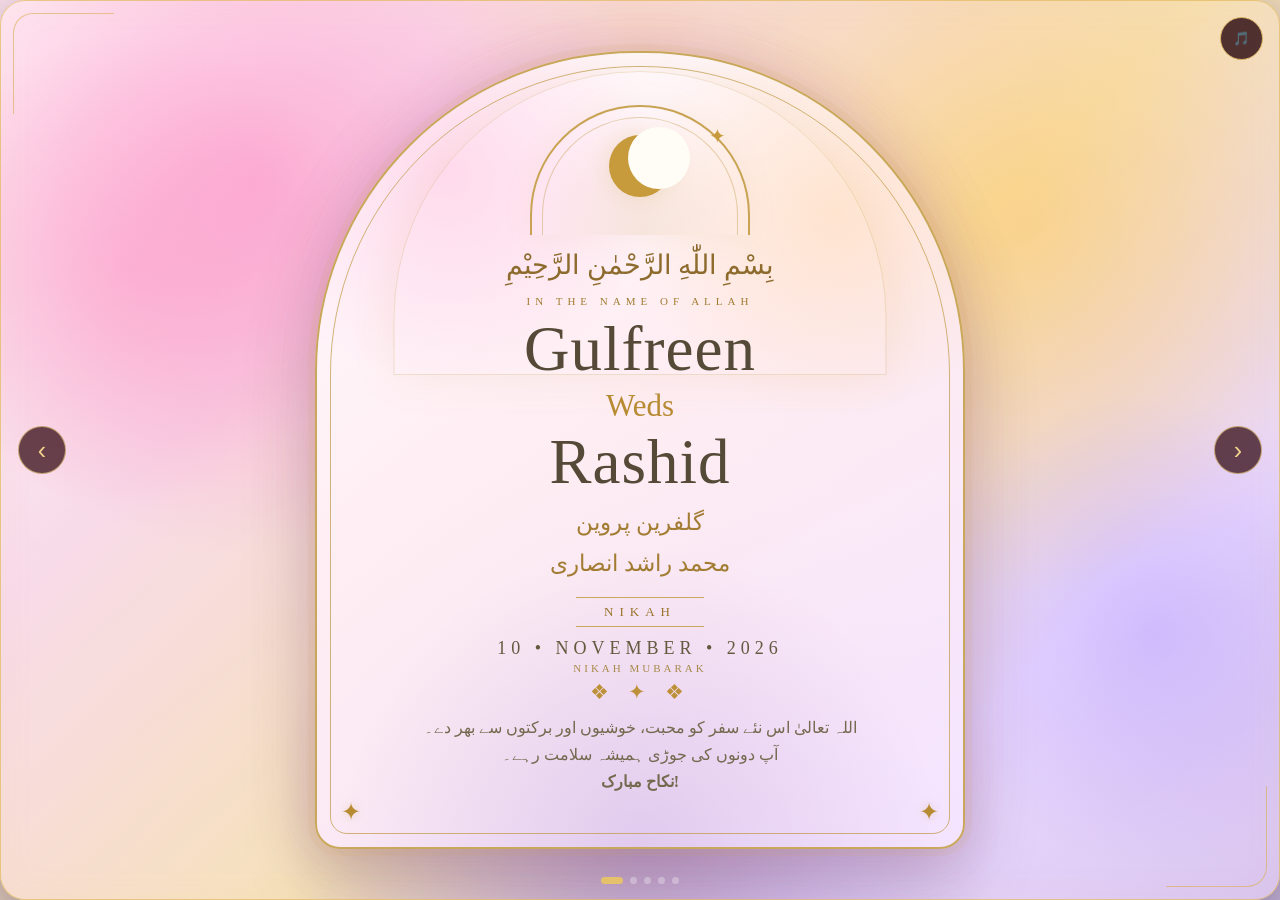
==== commit 73830ee7: "Update index.html" ====
--- a/index.html
+++ b/index.html
@@ -61,7 +61,7 @@
                     <!-- Names -->
                     <div class="islamic-names">
                         <div class="bride-name">Gulfreen</div>
-                        <div class="and-symbol">وَ</div>
+                        <div class="and-symbol">Weds</div>
                         <div class="groom-name">Rashid</div>
                     </div>
 
@@ -302,7 +302,7 @@
     </div>
 
     <!-- Scripts -->
-    <script src="script.js"></script>
+    <script src="Script.js"></script>
 
 </body>
 
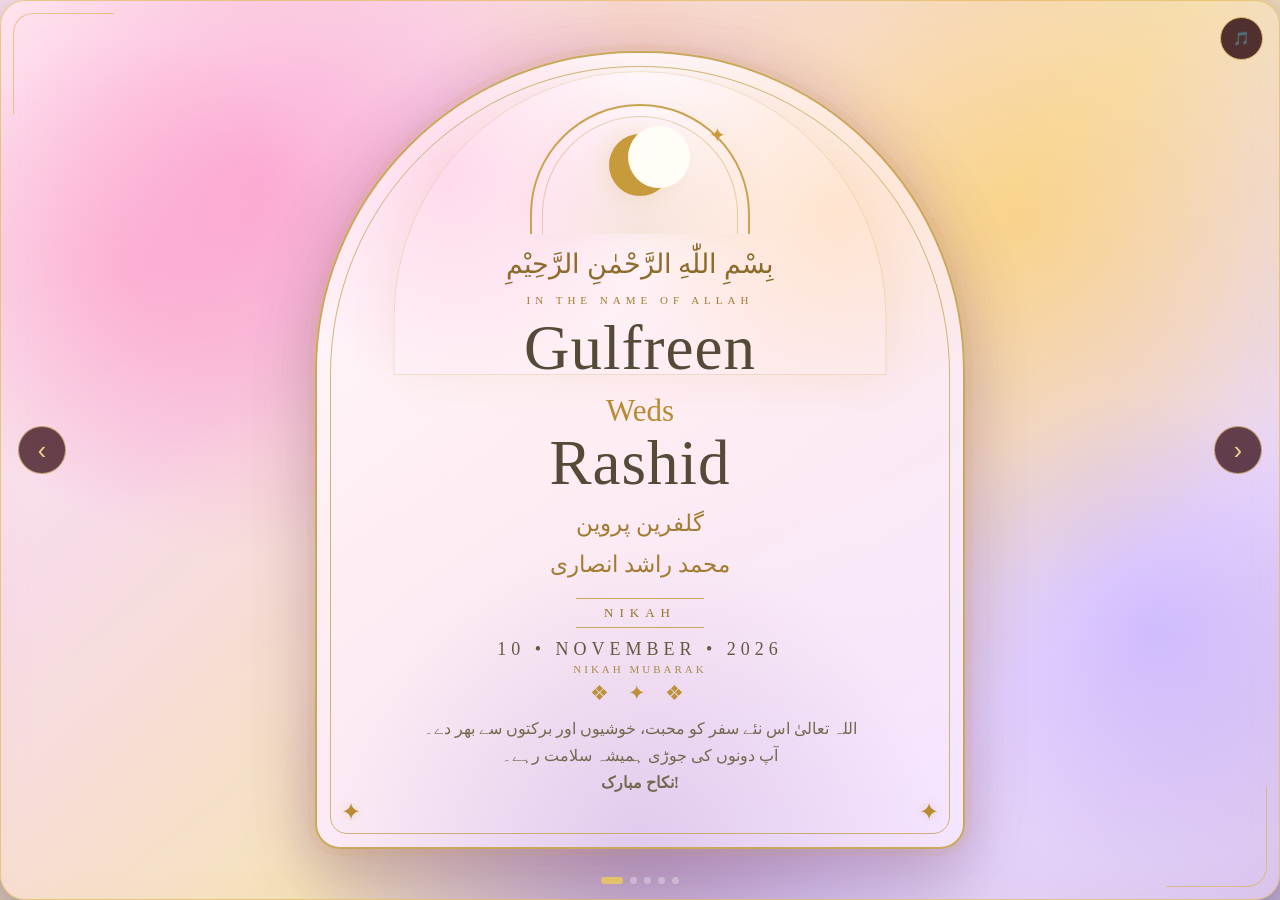
==== commit b6c398a3: "Update index.html" ====
--- a/index.html
+++ b/index.html
@@ -60,7 +60,7 @@
 
                     <!-- Names -->
                     <div class="islamic-names">
-                        <div class="bride-name">Gulfreen</div>
+                        <div class="bride-name" style="margin-bottom: 10px;">Gulfreen</div>
                         <div class="and-symbol">Weds</div>
                         <div class="groom-name">Rashid</div>
                     </div>
--- a/Card.css
+++ b/Card.css
@@ -862,8 +862,10 @@
     color: #b78b32;
 
     font-size: 31px;
-
-    margin: 7px 0;
+   margin-top : 3px;
+   margin-bottom: 3px
+
+    
 }
 
 .islamic-urdu-names {
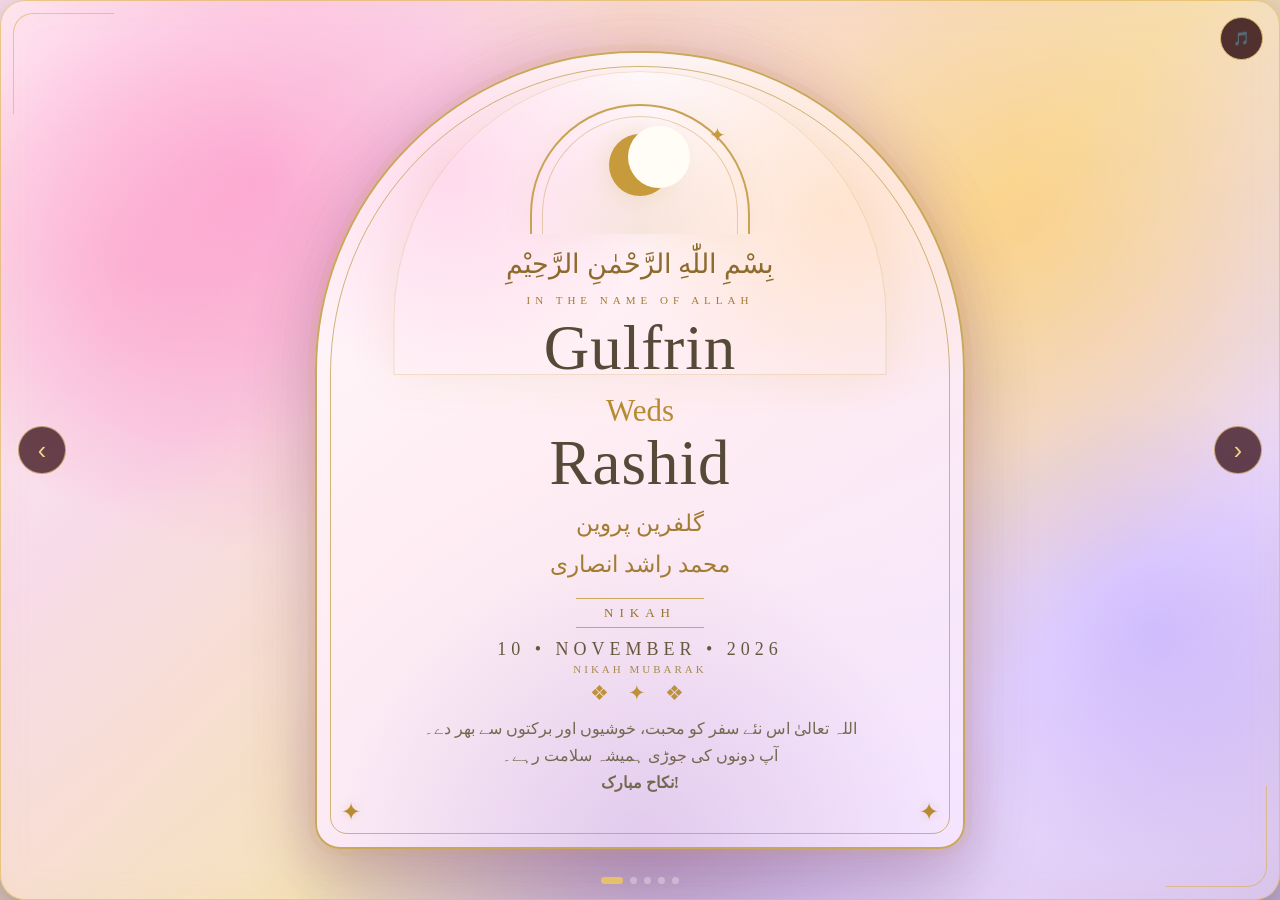
==== commit 4ac0fe46: "Update index.html" ====
--- a/index.html
+++ b/index.html
@@ -60,7 +60,7 @@
 
                     <!-- Names -->
                     <div class="islamic-names">
-                        <div class="bride-name" style="margin-bottom: 10px;">Gulfreen</div>
+                        <div class="bride-name" style="margin-bottom: 10px;">Gulfrin</div>
                         <div class="and-symbol">Weds</div>
                         <div class="groom-name">Rashid</div>
                     </div>
@@ -117,7 +117,7 @@
                     <div class="family-grid">
                         <div class="family-card">
                             <h2>Bride's Family</h2>
-                            <div class="name">Gulfreen Perween</div>
+                            <div class="name">Gulfrin Perween</div>
                             <p class="urdu">گلفرین پروین</p>
                             <p>
                                 Daughter of<br>
@@ -258,7 +258,7 @@
                             📍 Open Google Maps
                         </a>
                         <a class="btn"
-                            href="https://wa.me/6299679104?text=Assalamualaikum%2C%20I%20would%20like%20to%20confirm%20my%20attendance%20for%20Gulfreen%20%26%20Rashid%27s%20wedding."
+                            href="https://wa.me/6299679104?text=Assalamualaikum%2C%20I%20would%20like%20to%20confirm%20my%20attendance%20for%20Gulfrin%20%26%20Rashid%27s%20wedding."
                             target="_blank">
                             💬 RSVP on WhatsApp
                         </a>
@@ -275,7 +275,7 @@
                         <br>
                         آمین ثم آمین
                         <br><br>
-                        <strong>Gulfreen &amp; Rashid</strong>
+                        <strong>Gulfrin &amp; Rashid</strong>
                     </div>
                 </div>
             </div>
